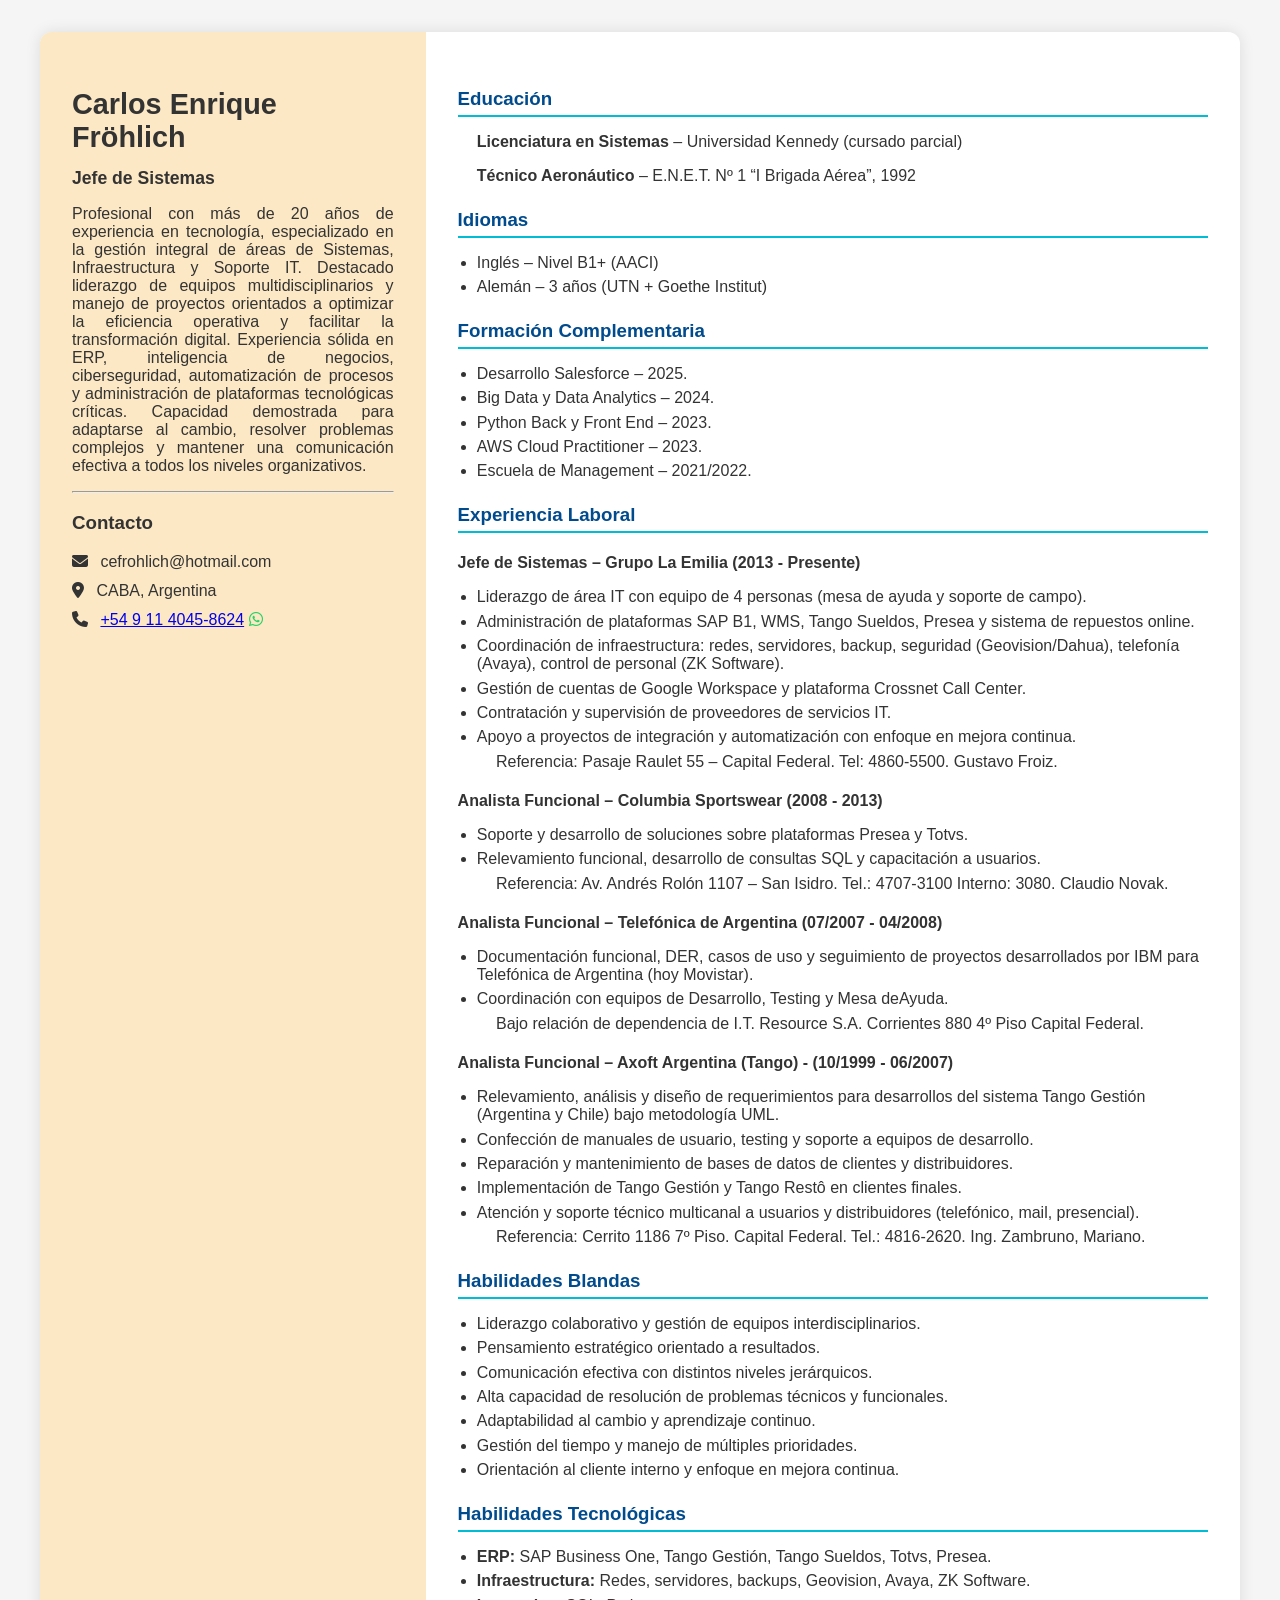
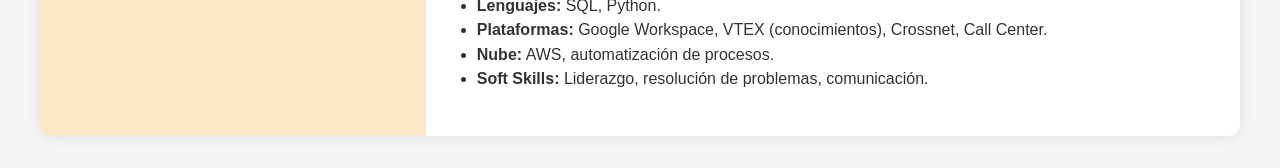
==== index.html @ ff84aec8 "se agrega contador" ====
<!DOCTYPE html>
<html lang="es">
<head>
  <meta charset="UTF-8" />
  <meta name="viewport" content="width=device-width, initial-scale=1.0" />
  <title>Carlos Fröhlich | CV</title>
  <link rel="stylesheet" href="style.css" />
  <link rel="stylesheet" href="https://cdnjs.cloudflare.com/ajax/libs/font-awesome/6.4.0/css/all.min.css" />
  <link rel="icon" type="image/png" href="icono-cv.png" />
</head>
<body>
  <div class="cv-container">
    <aside class="sidebar">
      <h1>Carlos Enrique Fröhlich</h1>
      <h2><strong>Jefe de Sistemas</strong></h2>
      <p style="text-align: justify;">Profesional con más de 20 años de experiencia en tecnología,
         especializado en la gestión integral de áreas de Sistemas,
         Infraestructura y Soporte IT. Destacado liderazgo de equipos
         multidisciplinarios y manejo de proyectos orientados a optimizar
         la eficiencia operativa y facilitar la transformación digital. Experiencia
         sólida en ERP, inteligencia de negocios, ciberseguridad,
         automatización de procesos y administración de plataformas
         tecnológicas críticas. Capacidad demostrada para adaptarse al
         cambio, resolver problemas complejos y mantener una
         comunicación efectiva a todos los niveles organizativos.</p>
      <hr />
      <h3>Contacto</h3>
      <ul>
        <li><i class="fas fa-envelope"></i> cefrohlich@hotmail.com</li>
        <li><i class="fas fa-map-marker-alt"></i> CABA, Argentina</li>
        <li>
          <i class="fas fa-phone"></i>
          <a href="https://wa.me/5491140458624" target="_blank">+54 9 11 4045-8624</a>
          <i class="fab fa-whatsapp" style="color:#25D366;"></i>
        </li>
      </ul>
    </aside>

    <main class="content">
      <section>
      <h3>Educación</h3>
       <ul>
        <p><strong>Licenciatura en Sistemas</strong> – Universidad Kennedy (cursado parcial)</p>
        <p><strong>Técnico Aeronáutico</strong> – E.N.E.T. Nº 1 “I Brigada Aérea”, 1992</p>
      </ul>
      </section>

      <section>
        <h3>Idiomas</h3>
        <ul>
          <li>Inglés – Nivel B1+ (AACI)</li>
          <li>Alemán – 3 años (UTN + Goethe Institut)</li>
        </ul>
      </section>

      <section>
        <h3>Formación Complementaria</h3>
        <ul>
          <li>Desarrollo Salesforce – 2025.</li>
          <li>Big Data y Data Analytics – 2024.</li>
          <li>Python Back y Front End – 2023.</li>
          <li>AWS Cloud Practitioner – 2023.</li>
          <li>Escuela de Management – 2021/2022.</li>
        </ul>
      </section>

      <section>
        <h3>Experiencia Laboral</h3>
        <article>
          <h4>Jefe de Sistemas – Grupo La Emilia (2013 - Presente)</h4>
          <ul>
            <li>Liderazgo de área IT con equipo de 4 personas (mesa de ayuda y soporte de campo).</li>
            <li>Administración de plataformas SAP B1, WMS, Tango Sueldos, Presea y sistema de repuestos online.</li>
            <li>Coordinación de infraestructura: redes, servidores, backup, seguridad (Geovision/Dahua), telefonía (Avaya), control de personal (ZK Software).</li>
            <li>Gestión de cuentas de Google Workspace y plataforma Crossnet Call Center.</li>
            <li>Contratación y supervisión de proveedores de servicios IT.</li>
            <li>Apoyo a proyectos de integración y automatización con enfoque en mejora continua.</li>
            <ul>Referencia: Pasaje Raulet 55 – Capital Federal. Tel: 4860-5500. Gustavo Froiz.</ul>
          </ul>
        </article>

        <article>
          <h4>Analista Funcional – Columbia Sportswear (2008 - 2013)</h4>
          <ul>
            <li>Soporte y desarrollo de soluciones sobre plataformas Presea y Totvs.</li>
            <li>Relevamiento funcional, desarrollo de consultas SQL y capacitación a usuarios.</li>
            <ul>Referencia: Av. Andrés Rolón 1107 – San Isidro. Tel.: 4707-3100 Interno: 3080. Claudio Novak.</ul>
          </ul>
        </article>

        <article>
          <h4>Analista Funcional – Telefónica de Argentina (07/2007 - 04/2008)</h4>
          <ul>
            <li>Documentación funcional, DER, casos de uso y seguimiento de proyectos desarrollados por IBM para Telefónica de Argentina (hoy Movistar).</li>
            <li>Coordinación con equipos de Desarrollo, Testing y Mesa deAyuda.</li>
            <ul>Bajo relación de dependencia de I.T. Resource S.A. Corrientes 880 4º Piso Capital Federal.</ul>
          </ul>
        </article>

        <article>
          <h4>Analista Funcional – Axoft Argentina (Tango) - (10/1999 - 06/2007)</h4>
          <ul>
            <li>Relevamiento, análisis y diseño de requerimientos para desarrollos del sistema Tango Gestión (Argentina y Chile) bajo metodología UML.</li>
            <li>Confección de manuales de usuario, testing y soporte a equipos de desarrollo.</li>
            <li>Reparación y mantenimiento de bases de datos de clientes y distribuidores.</li>
            <li>Implementación de Tango Gestión y Tango Restô en clientes finales.</li>
            <li>Atención y soporte técnico multicanal a usuarios y distribuidores (telefónico, mail, presencial).</li>
            <ul>Referencia: Cerrito 1186 7º Piso. Capital Federal. Tel.: 4816-2620. Ing. Zambruno, Mariano.</ul>
          </ul>
        </article>
      </section>

      <section>
        <h3>Habilidades Blandas</h3>
        <ul>
          <li>Liderazgo colaborativo y gestión de equipos interdisciplinarios.</li>
          <li>Pensamiento estratégico orientado a resultados.</li>
          <li>Comunicación efectiva con distintos niveles jerárquicos.</li>
          <li>Alta capacidad de resolución de problemas técnicos y funcionales.</li>
          <li>Adaptabilidad al cambio y aprendizaje continuo.</li>
          <li>Gestión del tiempo y manejo de múltiples prioridades.</li>
          <li>Orientación al cliente interno y enfoque en mejora continua.</li>
        </ul>
        
        <h3>Habilidades Tecnológicas</h3>
          <ul>
          <li><strong>ERP:</strong> SAP Business One, Tango Gestión, Tango Sueldos, Totvs, Presea.</li>
          <li><strong>Infraestructura:</strong> Redes, servidores, backups, Geovision, Avaya, ZK Software.</li>
          <li><strong>Lenguajes:</strong> SQL, Python.</li>
          <li><strong>Plataformas:</strong> Google Workspace, VTEX (conocimientos), Crossnet, Call Center.</li>
          <li><strong>Nube:</strong> AWS, automatización de procesos.</li>
          <li><strong>Soft Skills:</strong> Liderazgo, resolución de problemas, comunicación.</li>
        </ul>
      </section>
    </main>
  </div>

<script>
  fetch("contador.php");
</script>


</body>
</html>
---- style.css ----
body {
  font-family: 'Segoe UI', sans-serif;
  margin: 0;
  padding: 0;
  background: #f5f5f5;
  color: #333;
}

.cv-container {
  display: flex;
  max-width: 1200px;
  margin: 2rem auto;
  border-radius: 12px;
  overflow: hidden;
  box-shadow: 0 0 15px rgba(0,0,0,0.1);
}

.sidebar {
  background: #fce8c4;
  padding: 2rem;
  width: 30%;
}

.sidebar h1 {
  font-size: 1.8rem;
  margin-bottom: 0.2rem;
}

.sidebar h2 {
  font-size: 1.1rem;
  font-weight: normal;
  margin-bottom: 1rem;
}

.sidebar ul {
  list-style: none;
  padding: 0;
}

.sidebar ul li {
  margin-bottom: 0.7rem;
}

.sidebar i {
  margin-right: 0.5rem;
}

.content {
  background: #fff;
  padding: 2rem;
  width: 70%;
}

.content h3 {
  margin-top: 1.5rem;
  color: #004b8d;
  border-bottom: 2px solid #00bcd4; /* línea celeste */
  padding-bottom: 0.3rem;           /* separación entre el texto y la línea */
  margin-bottom: 1rem;              /* separación entre la línea y el contenido */
}
.content h4 {
  margin-bottom: 0.2rem;
}

.content ul {
  padding-left: 1.2rem;
  margin-bottom: 1rem;
}

.content ul li {
  margin-bottom: 0.4rem;
}

@media screen and (max-width: 768px) {
  .cv-container {
    flex-direction: column;
  }
  .sidebar, .content {
    width: 100%;
  }



}
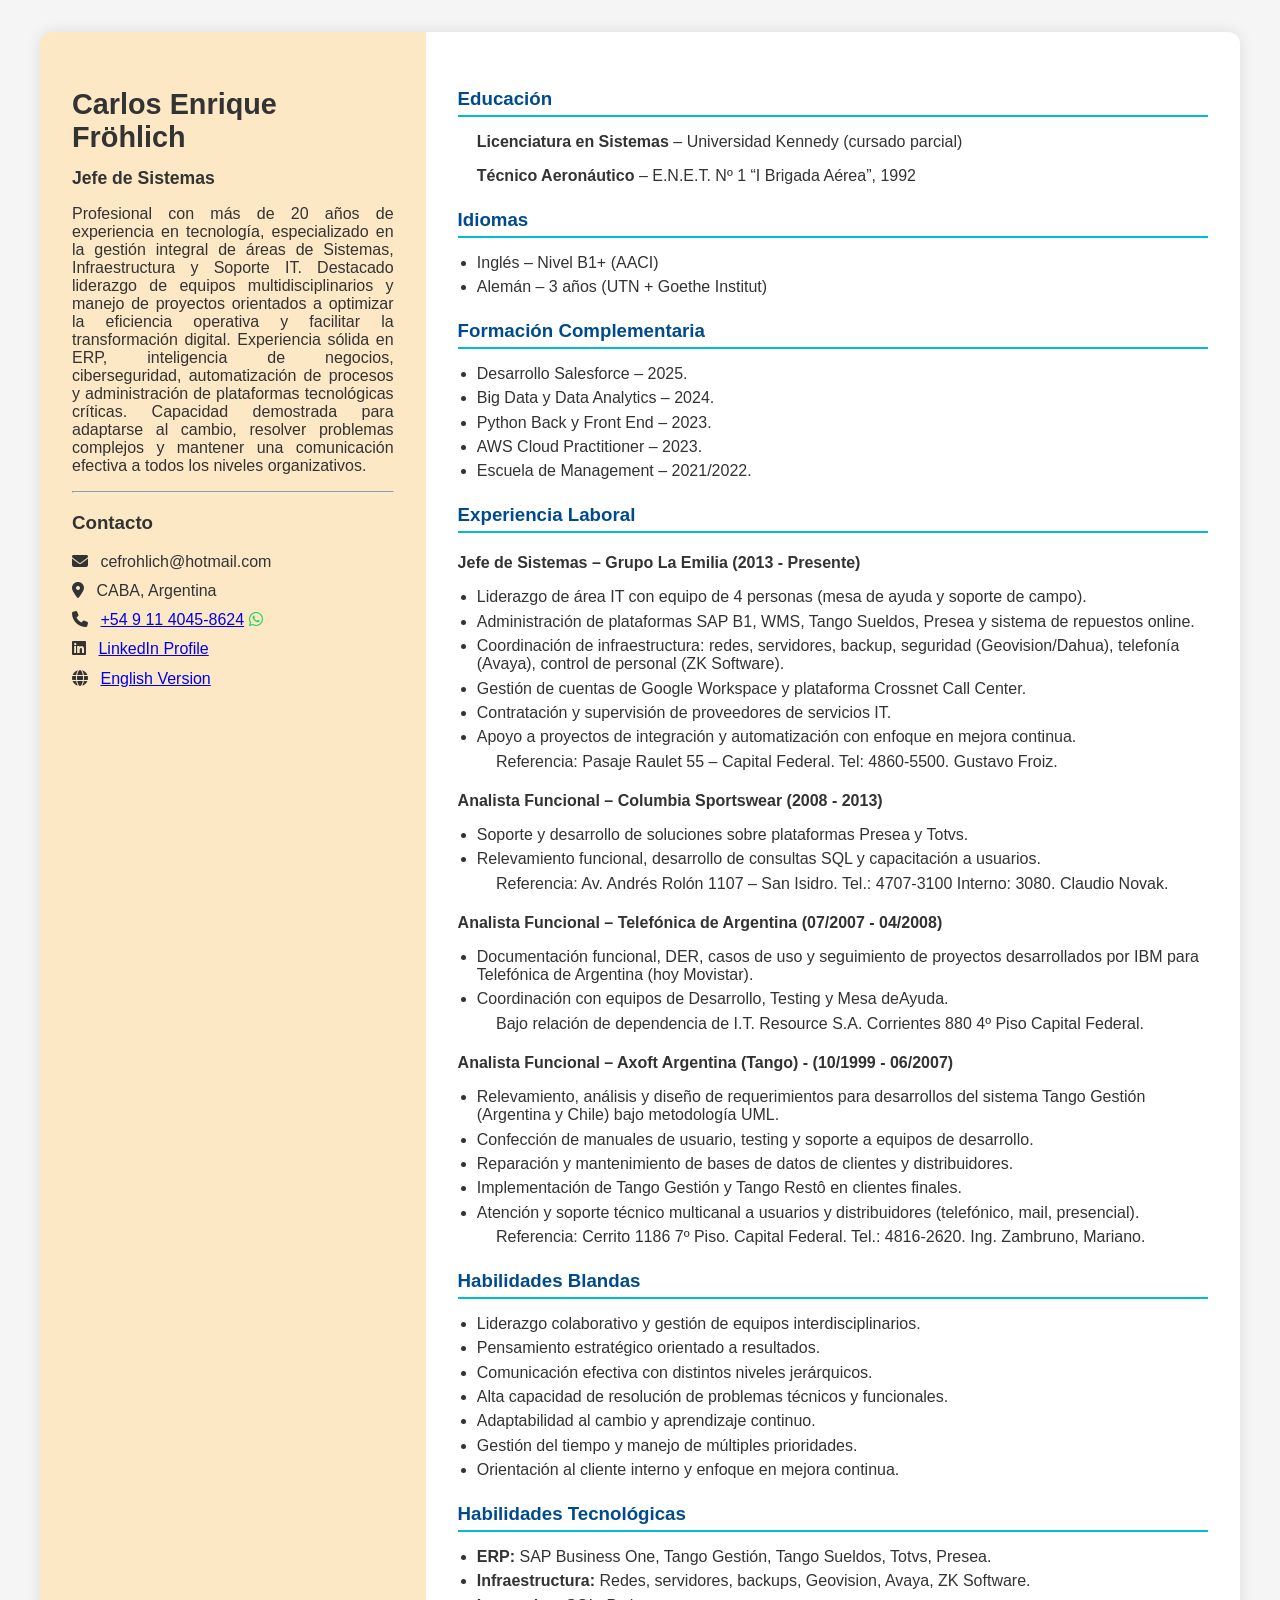
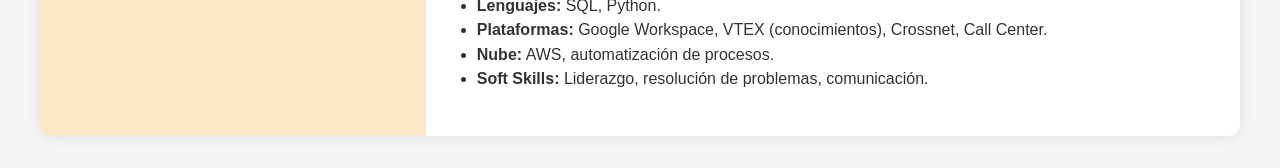
==== commit af6e5b76: "Se sube version en ingles" ====
--- a/index.html
+++ b/index.html
@@ -33,6 +33,15 @@
           <a href="https://wa.me/5491140458624" target="_blank">+54 9 11 4045-8624</a>
           <i class="fab fa-whatsapp" style="color:#25D366;"></i>
         </li>
+        <li>
+          <i class="fab fa-linkedin"></i>
+          <a href="https://www.linkedin.com/in/carlos-fröhlich-32544014" target="_blank">LinkedIn Profile</a>
+        </li>
+        <li>
+          <i class="fas fa-globe"></i>
+          <a href="cv-english.html" target="_blank">English Version</a>
+        </li>
+
       </ul>
     </aside>
 
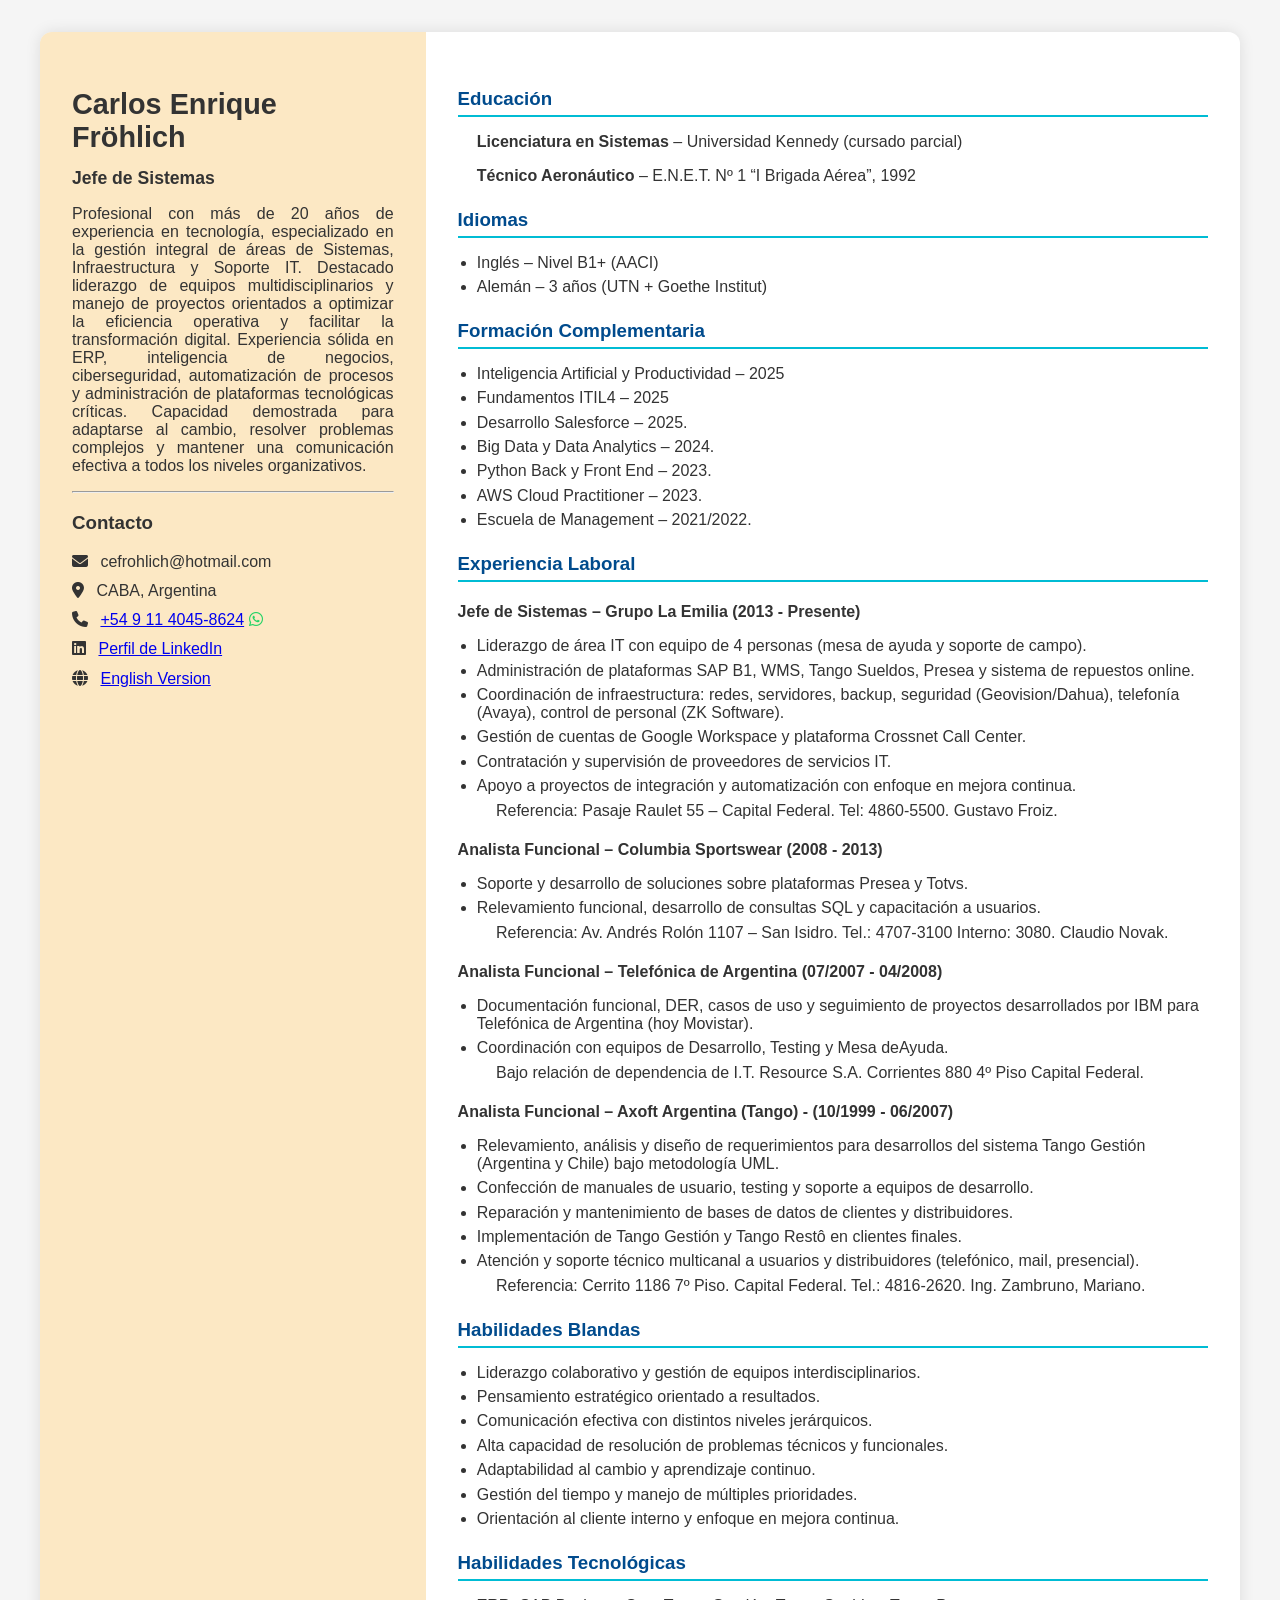
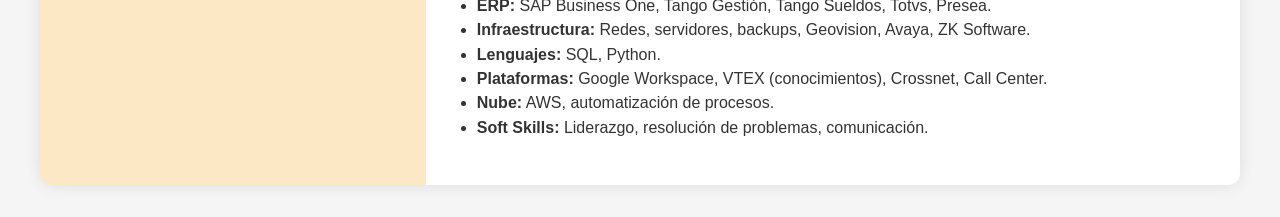
==== commit 2bf11828: "Actualizo cusos" ====
--- a/index.html
+++ b/index.html
@@ -35,7 +35,7 @@
         </li>
         <li>
           <i class="fab fa-linkedin"></i>
-          <a href="https://www.linkedin.com/in/carlos-fröhlich-32544014" target="_blank">LinkedIn Profile</a>
+          <a href="https://www.linkedin.com/in/carlos-fröhlich-32544014" target="_blank">Perfil de LinkedIn</a>
         </li>
         <li>
           <i class="fas fa-globe"></i>
@@ -65,6 +65,8 @@
       <section>
         <h3>Formación Complementaria</h3>
         <ul>
+          <li>Inteligencia Artificial y Productividad – 2025 </li>
+          <li>Fundamentos ITIL4 – 2025</li>
           <li>Desarrollo Salesforce – 2025.</li>
           <li>Big Data y Data Analytics – 2024.</li>
           <li>Python Back y Front End – 2023.</li>
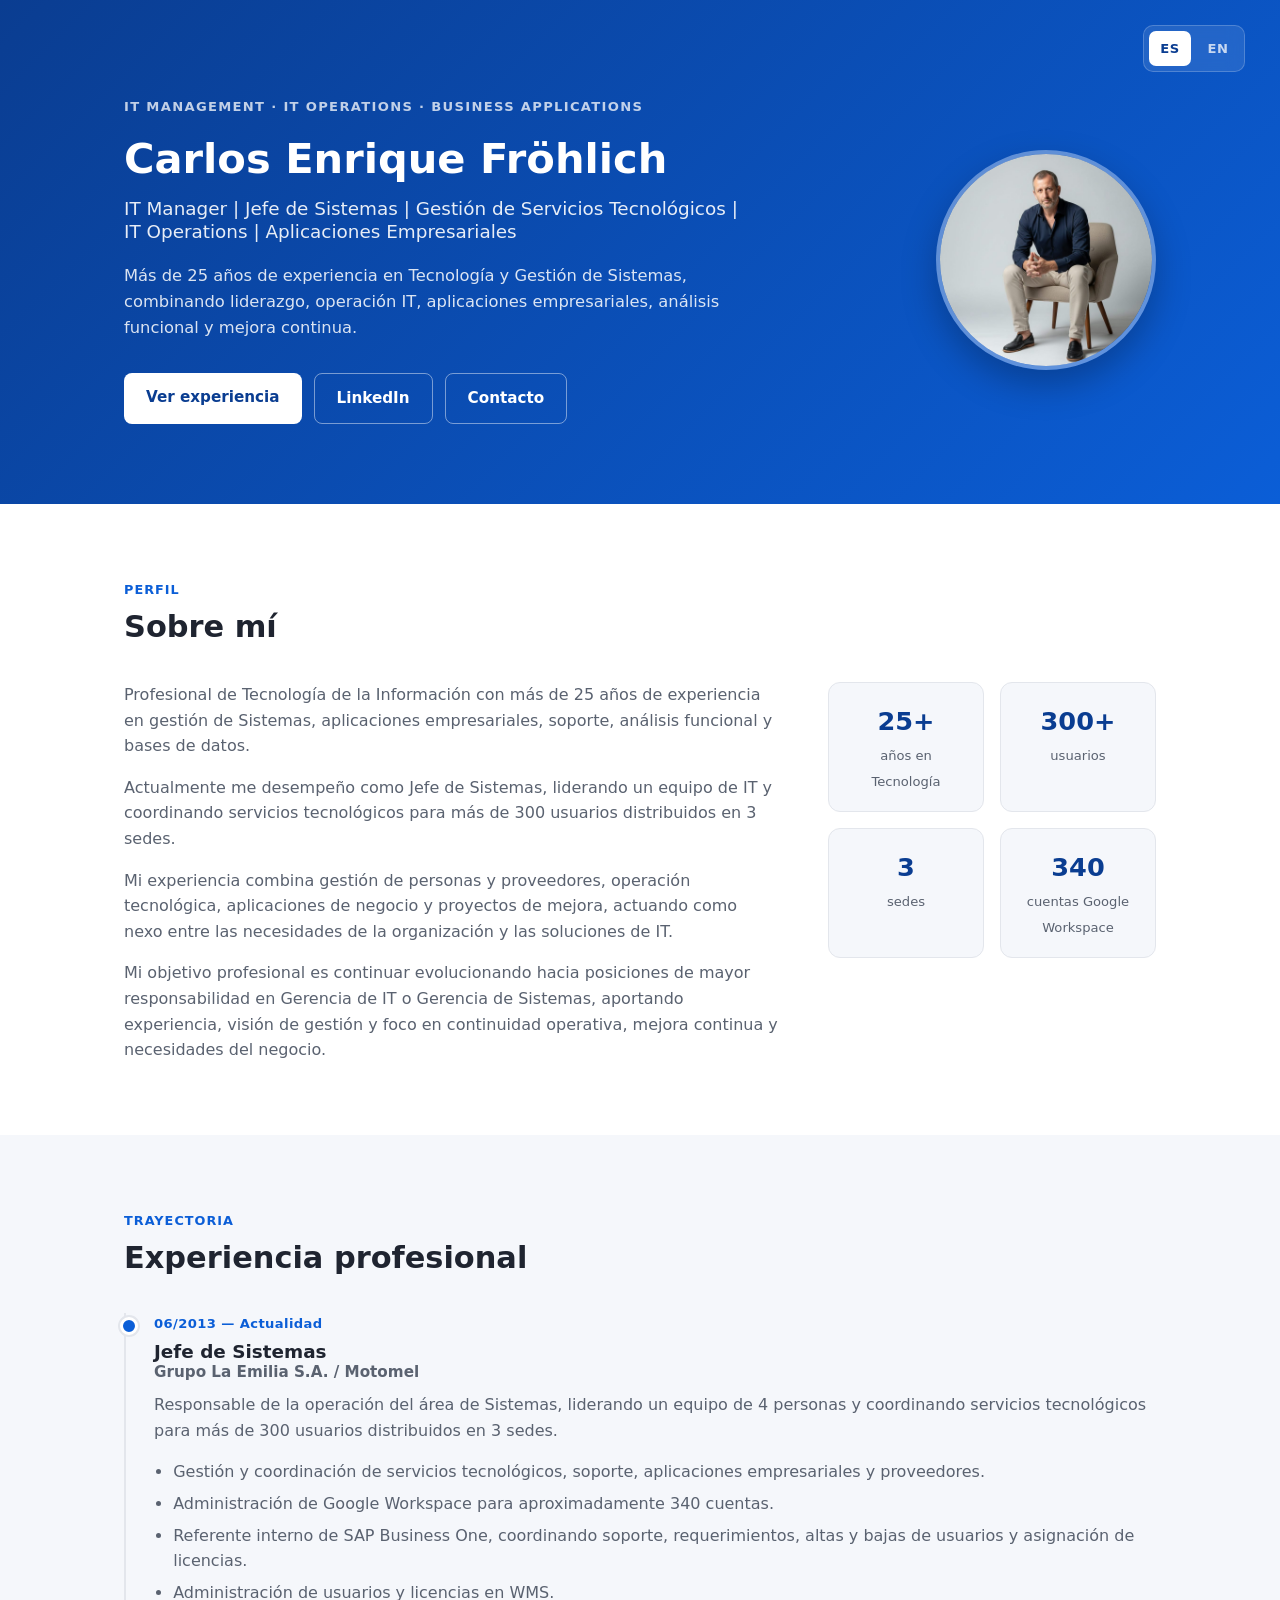
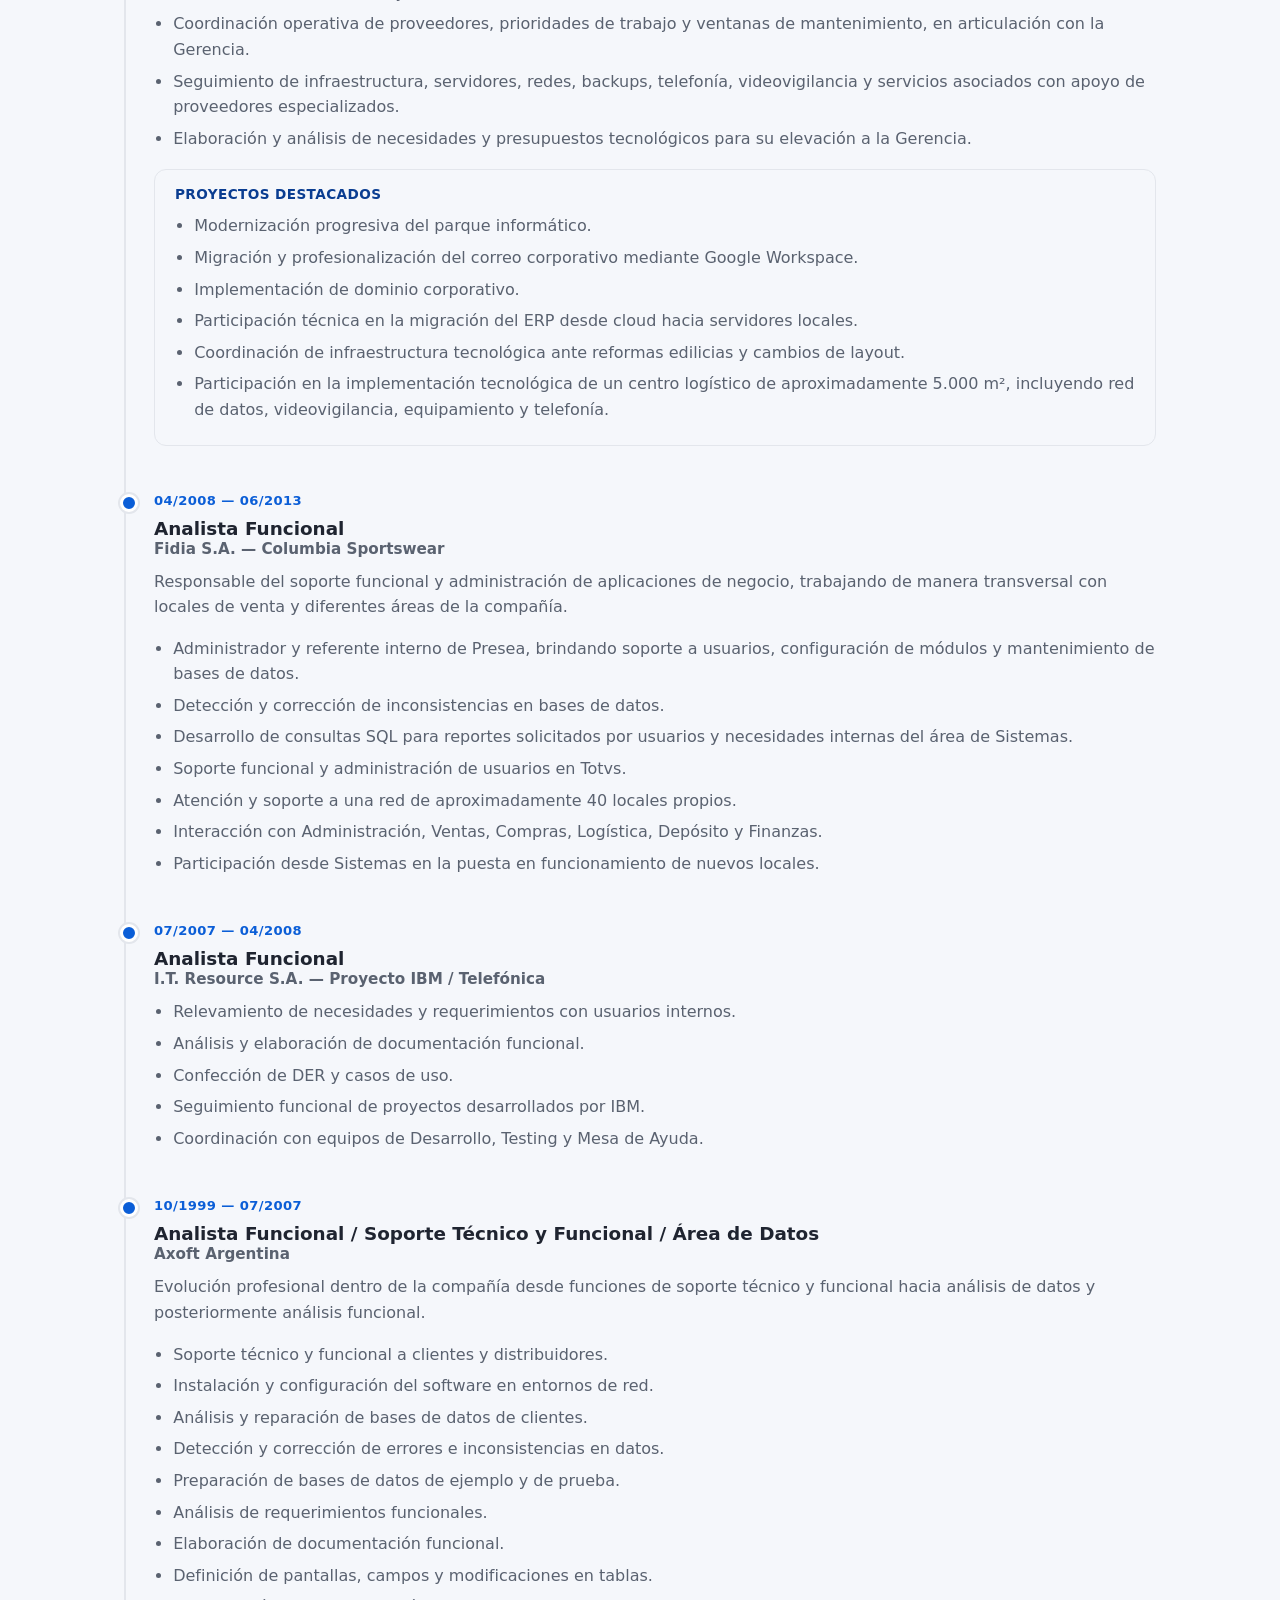
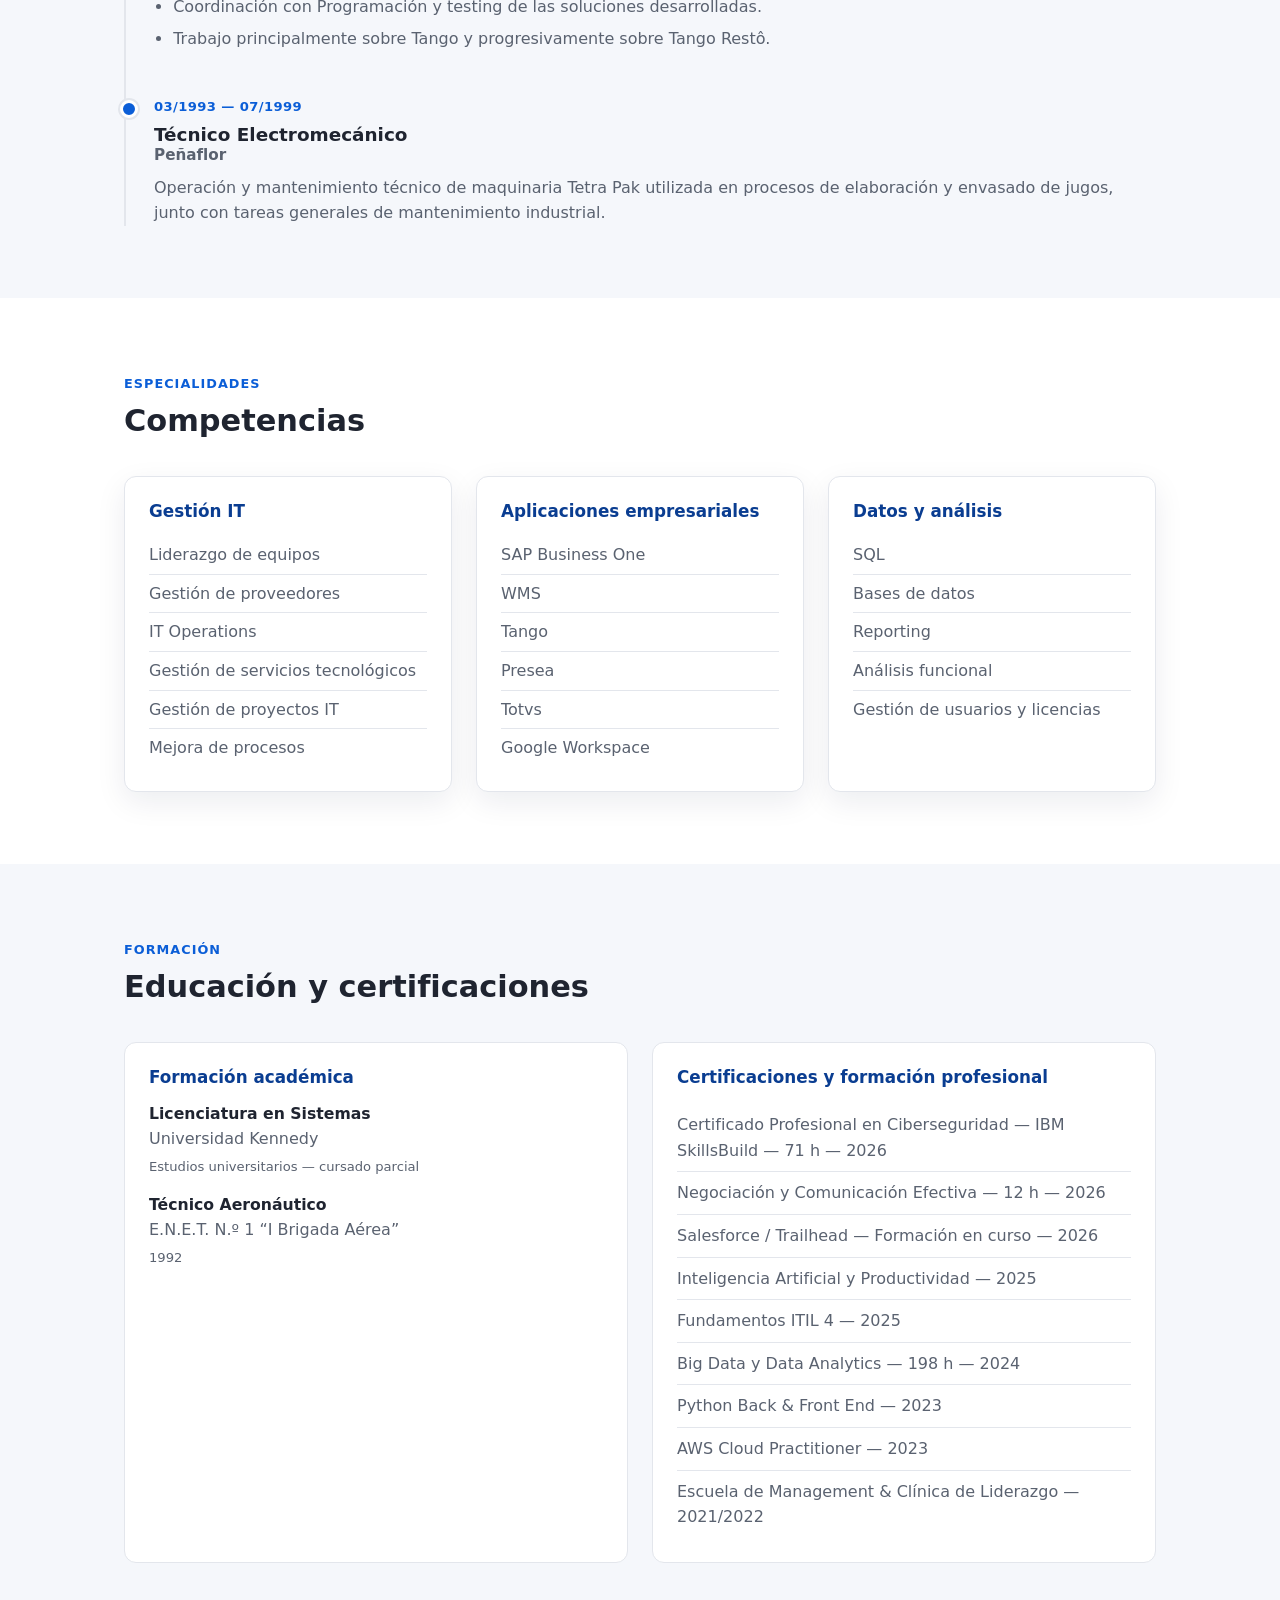
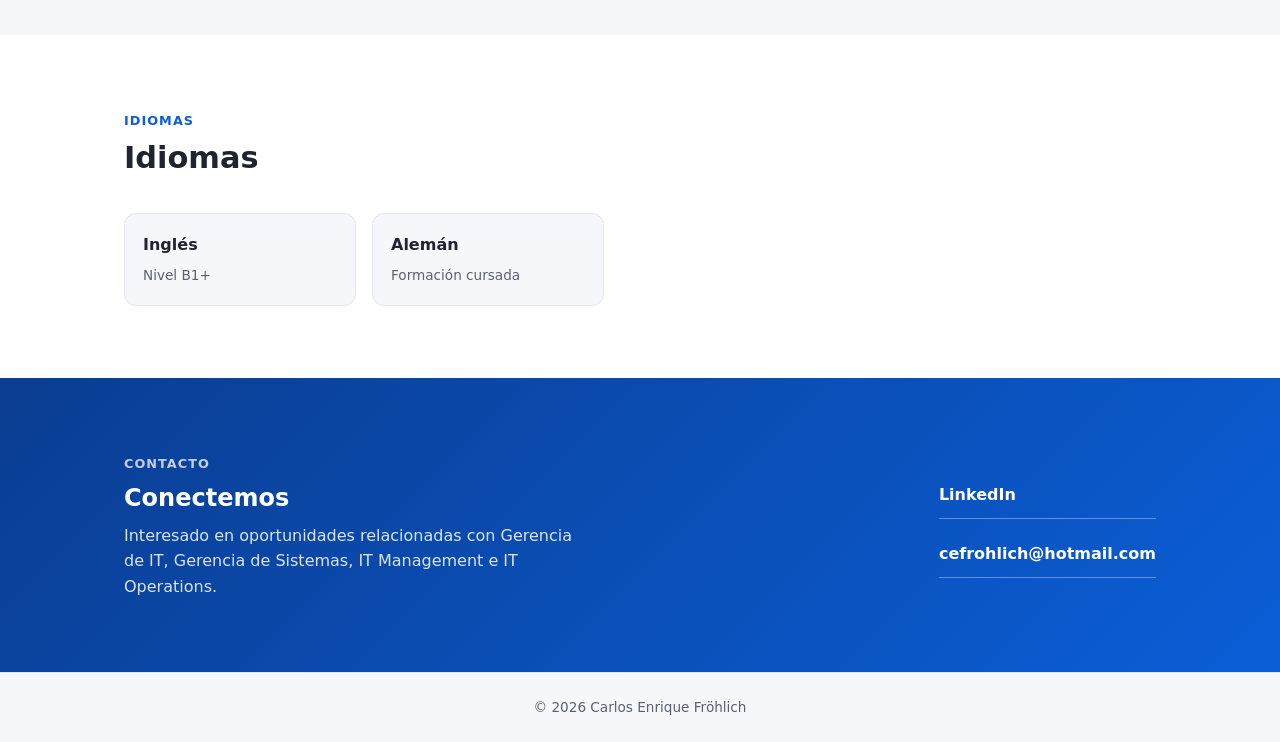
==== commit aa5016da: "Rediseño del sitio: nuevo layout, versión en inglés y foto de perfil Reconstruye style.css con estil" ====
--- a/index.html
+++ b/index.html
@@ -3,153 +3,655 @@
 <head>
   <meta charset="UTF-8" />
   <meta name="viewport" content="width=device-width, initial-scale=1.0" />
-  <title>Carlos Fröhlich | CV</title>
+
+  <title>Carlos Enrique Fröhlich | IT Manager</title>
+
+  <meta
+    name="description"
+    content="Carlos Enrique Fröhlich - IT Manager, Jefe de Sistemas, Gestión de Servicios Tecnológicos, IT Operations y Aplicaciones Empresariales."
+  />
+
   <link rel="stylesheet" href="style.css" />
-  <link rel="stylesheet" href="https://cdnjs.cloudflare.com/ajax/libs/font-awesome/6.4.0/css/all.min.css" />
-  <link rel="icon" type="image/png" href="icono-cv.png" />
 </head>
+
 <body>
-  <div class="cv-container">
-    <aside class="sidebar">
-      <h1>Carlos Enrique Fröhlich</h1>
-      <h2><strong>Jefe de Sistemas</strong></h2>
-      <p style="text-align: justify;">Profesional con más de 20 años de experiencia en tecnología,
-         especializado en la gestión integral de áreas de Sistemas,
-         Infraestructura y Soporte IT. Destacado liderazgo de equipos
-         multidisciplinarios y manejo de proyectos orientados a optimizar
-         la eficiencia operativa y facilitar la transformación digital. Experiencia
-         sólida en ERP, inteligencia de negocios, ciberseguridad,
-         automatización de procesos y administración de plataformas
-         tecnológicas críticas. Capacidad demostrada para adaptarse al
-         cambio, resolver problemas complejos y mantener una
-         comunicación efectiva a todos los niveles organizativos.</p>
-      <hr />
-      <h3>Contacto</h3>
-      <ul>
-        <li><i class="fas fa-envelope"></i> cefrohlich@hotmail.com</li>
-        <li><i class="fas fa-map-marker-alt"></i> CABA, Argentina</li>
-        <li>
-          <i class="fas fa-phone"></i>
-          <a href="https://wa.me/5491140458624" target="_blank">+54 9 11 4045-8624</a>
-          <i class="fab fa-whatsapp" style="color:#25D366;"></i>
-        </li>
-        <li>
-          <i class="fab fa-linkedin"></i>
-          <a href="https://www.linkedin.com/in/carlos-fröhlich-32544014" target="_blank">Perfil de LinkedIn</a>
-        </li>
-        <li>
-          <i class="fas fa-globe"></i>
-          <a href="cv-english.html" target="_blank">English Version</a>
-        </li>
-
-      </ul>
-    </aside>
-
-    <main class="content">
-      <section>
-      <h3>Educación</h3>
-       <ul>
-        <p><strong>Licenciatura en Sistemas</strong> – Universidad Kennedy (cursado parcial)</p>
-        <p><strong>Técnico Aeronáutico</strong> – E.N.E.T. Nº 1 “I Brigada Aérea”, 1992</p>
-      </ul>
-      </section>
-
-      <section>
-        <h3>Idiomas</h3>
-        <ul>
-          <li>Inglés – Nivel B1+ (AACI)</li>
-          <li>Alemán – 3 años (UTN + Goethe Institut)</li>
-        </ul>
-      </section>
-
-      <section>
-        <h3>Formación Complementaria</h3>
-        <ul>
-          <li>Inteligencia Artificial y Productividad – 2025 </li>
-          <li>Fundamentos ITIL4 – 2025</li>
-          <li>Desarrollo Salesforce – 2025.</li>
-          <li>Big Data y Data Analytics – 2024.</li>
-          <li>Python Back y Front End – 2023.</li>
-          <li>AWS Cloud Practitioner – 2023.</li>
-          <li>Escuela de Management – 2021/2022.</li>
-        </ul>
-      </section>
-
-      <section>
-        <h3>Experiencia Laboral</h3>
-        <article>
-          <h4>Jefe de Sistemas – Grupo La Emilia (2013 - Presente)</h4>
-          <ul>
-            <li>Liderazgo de área IT con equipo de 4 personas (mesa de ayuda y soporte de campo).</li>
-            <li>Administración de plataformas SAP B1, WMS, Tango Sueldos, Presea y sistema de repuestos online.</li>
-            <li>Coordinación de infraestructura: redes, servidores, backup, seguridad (Geovision/Dahua), telefonía (Avaya), control de personal (ZK Software).</li>
-            <li>Gestión de cuentas de Google Workspace y plataforma Crossnet Call Center.</li>
-            <li>Contratación y supervisión de proveedores de servicios IT.</li>
-            <li>Apoyo a proyectos de integración y automatización con enfoque en mejora continua.</li>
-            <ul>Referencia: Pasaje Raulet 55 – Capital Federal. Tel: 4860-5500. Gustavo Froiz.</ul>
-          </ul>
-        </article>
-
-        <article>
-          <h4>Analista Funcional – Columbia Sportswear (2008 - 2013)</h4>
-          <ul>
-            <li>Soporte y desarrollo de soluciones sobre plataformas Presea y Totvs.</li>
-            <li>Relevamiento funcional, desarrollo de consultas SQL y capacitación a usuarios.</li>
-            <ul>Referencia: Av. Andrés Rolón 1107 – San Isidro. Tel.: 4707-3100 Interno: 3080. Claudio Novak.</ul>
-          </ul>
-        </article>
-
-        <article>
-          <h4>Analista Funcional – Telefónica de Argentina (07/2007 - 04/2008)</h4>
-          <ul>
-            <li>Documentación funcional, DER, casos de uso y seguimiento de proyectos desarrollados por IBM para Telefónica de Argentina (hoy Movistar).</li>
-            <li>Coordinación con equipos de Desarrollo, Testing y Mesa deAyuda.</li>
-            <ul>Bajo relación de dependencia de I.T. Resource S.A. Corrientes 880 4º Piso Capital Federal.</ul>
-          </ul>
-        </article>
-
-        <article>
-          <h4>Analista Funcional – Axoft Argentina (Tango) - (10/1999 - 06/2007)</h4>
-          <ul>
-            <li>Relevamiento, análisis y diseño de requerimientos para desarrollos del sistema Tango Gestión (Argentina y Chile) bajo metodología UML.</li>
-            <li>Confección de manuales de usuario, testing y soporte a equipos de desarrollo.</li>
-            <li>Reparación y mantenimiento de bases de datos de clientes y distribuidores.</li>
-            <li>Implementación de Tango Gestión y Tango Restô en clientes finales.</li>
-            <li>Atención y soporte técnico multicanal a usuarios y distribuidores (telefónico, mail, presencial).</li>
-            <ul>Referencia: Cerrito 1186 7º Piso. Capital Federal. Tel.: 4816-2620. Ing. Zambruno, Mariano.</ul>
-          </ul>
-        </article>
-      </section>
-
-      <section>
-        <h3>Habilidades Blandas</h3>
-        <ul>
-          <li>Liderazgo colaborativo y gestión de equipos interdisciplinarios.</li>
-          <li>Pensamiento estratégico orientado a resultados.</li>
-          <li>Comunicación efectiva con distintos niveles jerárquicos.</li>
-          <li>Alta capacidad de resolución de problemas técnicos y funcionales.</li>
-          <li>Adaptabilidad al cambio y aprendizaje continuo.</li>
-          <li>Gestión del tiempo y manejo de múltiples prioridades.</li>
-          <li>Orientación al cliente interno y enfoque en mejora continua.</li>
-        </ul>
-        
-        <h3>Habilidades Tecnológicas</h3>
-          <ul>
-          <li><strong>ERP:</strong> SAP Business One, Tango Gestión, Tango Sueldos, Totvs, Presea.</li>
-          <li><strong>Infraestructura:</strong> Redes, servidores, backups, Geovision, Avaya, ZK Software.</li>
-          <li><strong>Lenguajes:</strong> SQL, Python.</li>
-          <li><strong>Plataformas:</strong> Google Workspace, VTEX (conocimientos), Crossnet, Call Center.</li>
-          <li><strong>Nube:</strong> AWS, automatización de procesos.</li>
-          <li><strong>Soft Skills:</strong> Liderazgo, resolución de problemas, comunicación.</li>
-        </ul>
-      </section>
-    </main>
+
+  <!-- Selector de idioma -->
+  <div class="language-switcher">
+    <a href="index.html" class="lang-btn active" aria-label="Versión en español">
+      ES
+    </a>
+    <a href="index-en.html" class="lang-btn" aria-label="English version">
+      EN
+    </a>
   </div>
 
-<script>
-  fetch("contador.php");
-</script>
-
+  <header class="hero">
+    <div class="container hero-content">
+
+      <div class="hero-text">
+        <p class="eyebrow">
+          IT MANAGEMENT · IT OPERATIONS · BUSINESS APPLICATIONS
+        </p>
+
+        <h1>Carlos Enrique Fröhlich</h1>
+
+        <h2>
+          IT Manager | Jefe de Sistemas | Gestión de Servicios Tecnológicos |
+          IT Operations | Aplicaciones Empresariales
+        </h2>
+
+        <p class="hero-description">
+          Más de 25 años de experiencia en Tecnología y Gestión de Sistemas,
+          combinando liderazgo, operación IT, aplicaciones empresariales,
+          análisis funcional y mejora continua.
+        </p>
+
+        <div class="hero-actions">
+          <a href="#experiencia" class="btn btn-primary">
+            Ver experiencia
+          </a>
+
+          <a
+            href="https://www.linkedin.com/in/carlos-fr%C3%B6hlich-32544014/"
+            target="_blank"
+            rel="noopener noreferrer"
+            class="btn btn-secondary"
+          >
+            LinkedIn
+          </a>
+
+          <a href="#contacto" class="btn btn-secondary">
+            Contacto
+          </a>
+        </div>
+      </div>
+
+      <div class="hero-photo">
+        <img src="carlos-frohlich.jpg" alt="Carlos Enrique Fröhlich" />
+      </div>
+
+    </div>
+  </header>
+
+  <main>
+
+    <!-- SOBRE MI -->
+
+    <section id="sobre-mi" class="section">
+      <div class="container">
+
+        <div class="section-header">
+          <span class="section-label">Perfil</span>
+          <h2>Sobre mí</h2>
+        </div>
+
+        <div class="about-grid">
+
+          <div class="about-text">
+
+            <p>
+              Profesional de Tecnología de la Información con más de 25 años
+              de experiencia en gestión de Sistemas, aplicaciones empresariales,
+              soporte, análisis funcional y bases de datos.
+            </p>
+
+            <p>
+              Actualmente me desempeño como Jefe de Sistemas, liderando un
+              equipo de IT y coordinando servicios tecnológicos para más de
+              300 usuarios distribuidos en 3 sedes.
+            </p>
+
+            <p>
+              Mi experiencia combina gestión de personas y proveedores,
+              operación tecnológica, aplicaciones de negocio y proyectos de
+              mejora, actuando como nexo entre las necesidades de la
+              organización y las soluciones de IT.
+            </p>
+
+            <p>
+              Mi objetivo profesional es continuar evolucionando hacia
+              posiciones de mayor responsabilidad en Gerencia de IT o Gerencia
+              de Sistemas, aportando experiencia, visión de gestión y foco en
+              continuidad operativa, mejora continua y necesidades del negocio.
+            </p>
+
+          </div>
+
+          <aside class="profile-summary">
+
+            <div class="stat">
+              <strong>25+</strong>
+              <span>años en Tecnología</span>
+            </div>
+
+            <div class="stat">
+              <strong>300+</strong>
+              <span>usuarios</span>
+            </div>
+
+            <div class="stat">
+              <strong>3</strong>
+              <span>sedes</span>
+            </div>
+
+            <div class="stat">
+              <strong>340</strong>
+              <span>cuentas Google Workspace</span>
+            </div>
+
+          </aside>
+
+        </div>
+      </div>
+    </section>
+
+    <!-- EXPERIENCIA -->
+
+    <section id="experiencia" class="section section-alt">
+      <div class="container">
+
+        <div class="section-header">
+          <span class="section-label">Trayectoria</span>
+          <h2>Experiencia profesional</h2>
+        </div>
+
+        <div class="timeline">
+
+          <!-- LA EMILIA -->
+
+          <article class="timeline-item">
+            <div class="timeline-date">
+              06/2013 — Actualidad
+            </div>
+
+            <div class="timeline-content">
+
+              <h3>Jefe de Sistemas</h3>
+              <h4>Grupo La Emilia S.A. / Motomel</h4>
+
+              <p>
+                Responsable de la operación del área de Sistemas, liderando un
+                equipo de 4 personas y coordinando servicios tecnológicos para
+                más de 300 usuarios distribuidos en 3 sedes.
+              </p>
+
+              <ul>
+                <li>
+                  Gestión y coordinación de servicios tecnológicos, soporte,
+                  aplicaciones empresariales y proveedores.
+                </li>
+
+                <li>
+                  Administración de Google Workspace para aproximadamente
+                  340 cuentas.
+                </li>
+
+                <li>
+                  Referente interno de SAP Business One, coordinando soporte,
+                  requerimientos, altas y bajas de usuarios y asignación de
+                  licencias.
+                </li>
+
+                <li>
+                  Administración de usuarios y licencias en WMS.
+                </li>
+
+                <li>
+                  Coordinación operativa de proveedores, prioridades de trabajo
+                  y ventanas de mantenimiento, en articulación con la Gerencia.
+                </li>
+
+                <li>
+                  Seguimiento de infraestructura, servidores, redes, backups,
+                  telefonía, videovigilancia y servicios asociados con apoyo de
+                  proveedores especializados.
+                </li>
+
+                <li>
+                  Elaboración y análisis de necesidades y presupuestos
+                  tecnológicos para su elevación a la Gerencia.
+                </li>
+              </ul>
+
+              <div class="project-box">
+                <h5>Proyectos destacados</h5>
+
+                <ul>
+                  <li>
+                    Modernización progresiva del parque informático.
+                  </li>
+
+                  <li>
+                    Migración y profesionalización del correo corporativo
+                    mediante Google Workspace.
+                  </li>
+
+                  <li>
+                    Implementación de dominio corporativo.
+                  </li>
+
+                  <li>
+                    Participación técnica en la migración del ERP desde cloud
+                    hacia servidores locales.
+                  </li>
+
+                  <li>
+                    Coordinación de infraestructura tecnológica ante reformas
+                    edilicias y cambios de layout.
+                  </li>
+
+                  <li>
+                    Participación en la implementación tecnológica de un centro
+                    logístico de aproximadamente 5.000 m², incluyendo red de
+                    datos, videovigilancia, equipamiento y telefonía.
+                  </li>
+                </ul>
+              </div>
+
+            </div>
+          </article>
+
+          <!-- FIDIA -->
+
+          <article class="timeline-item">
+
+            <div class="timeline-date">
+              04/2008 — 06/2013
+            </div>
+
+            <div class="timeline-content">
+
+              <h3>Analista Funcional</h3>
+              <h4>Fidia S.A. — Columbia Sportswear</h4>
+
+              <p>
+                Responsable del soporte funcional y administración de
+                aplicaciones de negocio, trabajando de manera transversal con
+                locales de venta y diferentes áreas de la compañía.
+              </p>
+
+              <ul>
+                <li>
+                  Administrador y referente interno de Presea, brindando soporte
+                  a usuarios, configuración de módulos y mantenimiento de bases
+                  de datos.
+                </li>
+
+                <li>
+                  Detección y corrección de inconsistencias en bases de datos.
+                </li>
+
+                <li>
+                  Desarrollo de consultas SQL para reportes solicitados por
+                  usuarios y necesidades internas del área de Sistemas.
+                </li>
+
+                <li>
+                  Soporte funcional y administración de usuarios en Totvs.
+                </li>
+
+                <li>
+                  Atención y soporte a una red de aproximadamente 40 locales
+                  propios.
+                </li>
+
+                <li>
+                  Interacción con Administración, Ventas, Compras, Logística,
+                  Depósito y Finanzas.
+                </li>
+
+                <li>
+                  Participación desde Sistemas en la puesta en funcionamiento
+                  de nuevos locales.
+                </li>
+              </ul>
+
+            </div>
+          </article>
+
+          <!-- ITR -->
+
+          <article class="timeline-item">
+
+            <div class="timeline-date">
+              07/2007 — 04/2008
+            </div>
+
+            <div class="timeline-content">
+
+              <h3>Analista Funcional</h3>
+
+              <h4>
+                I.T. Resource S.A. — Proyecto IBM / Telefónica
+              </h4>
+
+              <ul>
+                <li>
+                  Relevamiento de necesidades y requerimientos con usuarios
+                  internos.
+                </li>
+
+                <li>
+                  Análisis y elaboración de documentación funcional.
+                </li>
+
+                <li>
+                  Confección de DER y casos de uso.
+                </li>
+
+                <li>
+                  Seguimiento funcional de proyectos desarrollados por IBM.
+                </li>
+
+                <li>
+                  Coordinación con equipos de Desarrollo, Testing y Mesa de
+                  Ayuda.
+                </li>
+              </ul>
+
+            </div>
+          </article>
+
+          <!-- AXOFT -->
+
+          <article class="timeline-item">
+
+            <div class="timeline-date">
+              10/1999 — 07/2007
+            </div>
+
+            <div class="timeline-content">
+
+              <h3>
+                Analista Funcional / Soporte Técnico y Funcional / Área de Datos
+              </h3>
+
+              <h4>Axoft Argentina</h4>
+
+              <p>
+                Evolución profesional dentro de la compañía desde funciones de
+                soporte técnico y funcional hacia análisis de datos y
+                posteriormente análisis funcional.
+              </p>
+
+              <ul>
+                <li>
+                  Soporte técnico y funcional a clientes y distribuidores.
+                </li>
+
+                <li>
+                  Instalación y configuración del software en entornos de red.
+                </li>
+
+                <li>
+                  Análisis y reparación de bases de datos de clientes.
+                </li>
+
+                <li>
+                  Detección y corrección de errores e inconsistencias en datos.
+                </li>
+
+                <li>
+                  Preparación de bases de datos de ejemplo y de prueba.
+                </li>
+
+                <li>
+                  Análisis de requerimientos funcionales.
+                </li>
+
+                <li>
+                  Elaboración de documentación funcional.
+                </li>
+
+                <li>
+                  Definición de pantallas, campos y modificaciones en tablas.
+                </li>
+
+                <li>
+                  Coordinación con Programación y testing de las soluciones
+                  desarrolladas.
+                </li>
+
+                <li>
+                  Trabajo principalmente sobre Tango y progresivamente sobre
+                  Tango Restô.
+                </li>
+              </ul>
+
+            </div>
+          </article>
+
+          <!-- PEÑAFLOR -->
+
+          <article class="timeline-item">
+
+            <div class="timeline-date">
+              03/1993 — 07/1999
+            </div>
+
+            <div class="timeline-content">
+
+              <h3>Técnico Electromecánico</h3>
+              <h4>Peñaflor</h4>
+
+              <p>
+                Operación y mantenimiento técnico de maquinaria Tetra Pak
+                utilizada en procesos de elaboración y envasado de jugos,
+                junto con tareas generales de mantenimiento industrial.
+              </p>
+
+            </div>
+          </article>
+
+        </div>
+      </div>
+    </section>
+
+    <!-- COMPETENCIAS -->
+
+    <section id="competencias" class="section">
+      <div class="container">
+
+        <div class="section-header">
+          <span class="section-label">Especialidades</span>
+          <h2>Competencias</h2>
+        </div>
+
+        <div class="skills-grid">
+
+          <div class="skill-card">
+            <h3>Gestión IT</h3>
+
+            <ul>
+              <li>Liderazgo de equipos</li>
+              <li>Gestión de proveedores</li>
+              <li>IT Operations</li>
+              <li>Gestión de servicios tecnológicos</li>
+              <li>Gestión de proyectos IT</li>
+              <li>Mejora de procesos</li>
+            </ul>
+          </div>
+
+          <div class="skill-card">
+            <h3>Aplicaciones empresariales</h3>
+
+            <ul>
+              <li>SAP Business One</li>
+              <li>WMS</li>
+              <li>Tango</li>
+              <li>Presea</li>
+              <li>Totvs</li>
+              <li>Google Workspace</li>
+            </ul>
+          </div>
+
+          <div class="skill-card">
+            <h3>Datos y análisis</h3>
+
+            <ul>
+              <li>SQL</li>
+              <li>Bases de datos</li>
+              <li>Reporting</li>
+              <li>Análisis funcional</li>
+              <li>Gestión de usuarios y licencias</li>
+            </ul>
+          </div>
+
+        </div>
+      </div>
+    </section>
+
+    <!-- FORMACION -->
+
+    <section id="formacion" class="section section-alt">
+      <div class="container">
+
+        <div class="section-header">
+          <span class="section-label">Formación</span>
+          <h2>Educación y certificaciones</h2>
+        </div>
+
+        <div class="education-grid">
+
+          <div class="education-card">
+
+            <h3>Formación académica</h3>
+
+            <div class="education-item">
+              <h4>Licenciatura en Sistemas</h4>
+              <p>Universidad Kennedy</p>
+              <span>Estudios universitarios — cursado parcial</span>
+            </div>
+
+            <div class="education-item">
+              <h4>Técnico Aeronáutico</h4>
+              <p>E.N.E.T. N.º 1 “I Brigada Aérea”</p>
+              <span>1992</span>
+            </div>
+
+          </div>
+
+          <div class="education-card">
+
+            <h3>Certificaciones y formación profesional</h3>
+
+            <ul class="training-list">
+
+              <li>
+                Certificado Profesional en Ciberseguridad —
+                IBM SkillsBuild — 71 h — 2026
+              </li>
+
+              <li>
+                Negociación y Comunicación Efectiva — 12 h — 2026
+              </li>
+
+              <li>
+                Salesforce / Trailhead — Formación en curso — 2026
+              </li>
+
+              <li>
+                Inteligencia Artificial y Productividad — 2025
+              </li>
+
+              <li>
+                Fundamentos ITIL 4 — 2025
+              </li>
+
+              <li>
+                Big Data y Data Analytics — 198 h — 2024
+              </li>
+
+              <li>
+                Python Back & Front End — 2023
+              </li>
+
+              <li>
+                AWS Cloud Practitioner — 2023
+              </li>
+
+              <li>
+                Escuela de Management & Clínica de Liderazgo — 2021/2022
+              </li>
+
+            </ul>
+
+          </div>
+
+        </div>
+      </div>
+    </section>
+
+    <!-- IDIOMAS -->
+
+    <section id="idiomas" class="section">
+      <div class="container">
+
+        <div class="section-header">
+          <span class="section-label">Idiomas</span>
+          <h2>Idiomas</h2>
+        </div>
+
+        <div class="language-grid">
+
+          <div class="language-card">
+            <strong>Inglés</strong>
+            <span>Nivel B1+</span>
+          </div>
+
+          <div class="language-card">
+            <strong>Alemán</strong>
+            <span>Formación cursada</span>
+          </div>
+
+        </div>
+
+      </div>
+    </section>
+
+    <!-- CONTACTO -->
+
+    <section id="contacto" class="section contact-section">
+      <div class="container contact-content">
+
+        <div>
+          <span class="section-label">Contacto</span>
+
+          <h2>Conectemos</h2>
+
+          <p>
+            Interesado en oportunidades relacionadas con Gerencia de IT,
+            Gerencia de Sistemas, IT Management e IT Operations.
+          </p>
+        </div>
+
+        <div class="contact-links">
+
+          <a
+            href="https://www.linkedin.com/in/carlos-fr%C3%B6hlich-32544014/"
+            target="_blank"
+            rel="noopener noreferrer"
+          >
+            LinkedIn
+          </a>
+
+          <a href="mailto:cefrohlich@hotmail.com">
+            cefrohlich@hotmail.com
+          </a>
+
+        </div>
+
+      </div>
+    </section>
+
+  </main>
+
+  <footer class="footer">
+    <div class="container">
+      <p>© 2026 Carlos Enrique Fröhlich</p>
+    </div>
+  </footer>
 
 </body>
-</html>
+</html>
--- a/style.css
+++ b/style.css
@@ -1,84 +1,721 @@
+/* ============================
+   VARIABLES
+============================ */
+
+:root {
+  --primary: #0b5ed7;
+  --primary-dark: #0a3d91;
+  --primary-light: #e8f0fe;
+
+  --text: #1f2430;
+  --text-muted: #5a6270;
+
+  --bg: #ffffff;
+  --bg-alt: #f5f7fb;
+
+  --border: #e3e6ec;
+
+  --radius: 12px;
+
+  --shadow: 0 10px 30px rgba(10, 30, 70, 0.08);
+
+  --max-width: 1080px;
+}
+
+/* ============================
+   RESET / BASE
+============================ */
+
+* {
+  box-sizing: border-box;
+}
+
 body {
-  font-family: 'Segoe UI', sans-serif;
   margin: 0;
   padding: 0;
-  background: #f5f5f5;
-  color: #333;
-}
-
-.cv-container {
+
+  font-family: 'Segoe UI', system-ui, -apple-system, sans-serif;
+
+  color: var(--text);
+  background: var(--bg);
+
+  line-height: 1.6;
+}
+
+h1, h2, h3, h4, h5 {
+  margin: 0;
+  line-height: 1.25;
+}
+
+p {
+  margin: 0 0 1rem;
+}
+
+p:last-child {
+  margin-bottom: 0;
+}
+
+ul {
+  margin: 0;
+  padding-left: 1.2rem;
+}
+
+a {
+  color: inherit;
+  text-decoration: none;
+}
+
+.container {
+  max-width: var(--max-width);
+  margin: 0 auto;
+  padding: 0 24px;
+}
+
+.section {
+  padding: 72px 0;
+}
+
+.section-alt {
+  background: var(--bg-alt);
+}
+
+.section-header {
+  margin-bottom: 36px;
+}
+
+.section-label {
+  display: inline-block;
+
+  font-size: 0.8rem;
+  font-weight: 700;
+  letter-spacing: 0.08em;
+  text-transform: uppercase;
+
+  color: var(--primary);
+
+  margin-bottom: 8px;
+}
+
+.section-header h2 {
+  font-size: 1.9rem;
+}
+
+/* ============================
+   LANGUAGE SWITCHER
+============================ */
+
+.language-switcher {
+  position: absolute;
+  top: 25px;
+  right: 35px;
+  z-index: 1000;
+
   display: flex;
-  max-width: 1200px;
-  margin: 2rem auto;
-  border-radius: 12px;
-  overflow: hidden;
-  box-shadow: 0 0 15px rgba(0,0,0,0.1);
-}
-
-.sidebar {
-  background: #fce8c4;
-  padding: 2rem;
-  width: 30%;
-}
-
-.sidebar h1 {
-  font-size: 1.8rem;
-  margin-bottom: 0.2rem;
-}
-
-.sidebar h2 {
-  font-size: 1.1rem;
-  font-weight: normal;
-  margin-bottom: 1rem;
-}
-
-.sidebar ul {
+  align-items: center;
+  gap: 6px;
+
+  padding: 5px;
+
+  background: rgba(255, 255, 255, 0.10);
+
+  border: 1px solid rgba(255, 255, 255, 0.20);
+
+  border-radius: 10px;
+
+  backdrop-filter: blur(8px);
+}
+
+.lang-btn {
+  min-width: 42px;
+
+  padding: 7px 10px;
+
+  text-align: center;
+
+  font-size: 0.82rem;
+
+  font-weight: 700;
+
+  letter-spacing: 0.05em;
+
+  color: rgba(255, 255, 255, 0.75);
+
+  border-radius: 7px;
+
+  transition:
+    background 0.2s ease,
+    color 0.2s ease,
+    transform 0.2s ease;
+}
+
+.lang-btn:hover {
+  color: white;
+
+  background: rgba(255, 255, 255, 0.12);
+}
+
+.lang-btn.active {
+  background: white;
+
+  color: var(--primary-dark);
+}
+
+/* ============================
+   HERO
+============================ */
+
+.hero {
+  position: relative;
+
+  padding: 96px 0 80px;
+
+  background: linear-gradient(135deg, var(--primary-dark), var(--primary));
+
+  color: white;
+}
+
+.hero-content {
+  display: flex;
+  align-items: center;
+  justify-content: space-between;
+  gap: 48px;
+}
+
+.hero-text {
+  max-width: 620px;
+}
+
+.hero-photo {
+  flex-shrink: 0;
+}
+
+.hero-photo img {
+  display: block;
+
+  width: 220px;
+  height: 220px;
+
+  object-fit: cover;
+
+  border-radius: 50%;
+  border: 4px solid rgba(255, 255, 255, 0.35);
+
+  box-shadow: 0 15px 35px rgba(0, 0, 0, 0.25);
+}
+
+.eyebrow {
+  font-size: 0.82rem;
+  font-weight: 700;
+  letter-spacing: 0.1em;
+  text-transform: uppercase;
+
+  color: rgba(255, 255, 255, 0.75);
+
+  margin-bottom: 16px;
+}
+
+.hero h1 {
+  font-size: 2.6rem;
+  margin-bottom: 12px;
+}
+
+.hero h2 {
+  font-size: 1.15rem;
+  font-weight: 500;
+
+  color: rgba(255, 255, 255, 0.9);
+
+  margin-bottom: 20px;
+}
+
+.hero-description {
+  font-size: 1.02rem;
+
+  color: rgba(255, 255, 255, 0.85);
+
+  max-width: 620px;
+
+  margin-bottom: 32px;
+}
+
+.hero-actions {
+  display: flex;
+  flex-wrap: wrap;
+  gap: 12px;
+}
+
+.btn {
+  display: inline-block;
+
+  padding: 12px 22px;
+
+  font-size: 0.95rem;
+  font-weight: 600;
+
+  border-radius: 8px;
+
+  transition:
+    background 0.2s ease,
+    color 0.2s ease,
+    transform 0.15s ease;
+}
+
+.btn-primary {
+  background: white;
+  color: var(--primary-dark);
+}
+
+.btn-primary:hover {
+  transform: translateY(-2px);
+
+  background: rgba(255, 255, 255, 0.92);
+}
+
+.btn-secondary {
+  color: white;
+
+  border: 1px solid rgba(255, 255, 255, 0.45);
+}
+
+.btn-secondary:hover {
+  transform: translateY(-2px);
+
+  background: rgba(255, 255, 255, 0.12);
+}
+
+/* ============================
+   SOBRE MI / ABOUT
+============================ */
+
+.about-grid {
+  display: grid;
+  grid-template-columns: 2fr 1fr;
+  gap: 48px;
+}
+
+.about-text p {
+  color: var(--text-muted);
+}
+
+.profile-summary {
+  display: grid;
+  grid-template-columns: 1fr 1fr;
+  gap: 16px;
+
+  align-content: start;
+}
+
+.stat {
+  padding: 18px;
+
+  background: var(--bg-alt);
+  border: 1px solid var(--border);
+  border-radius: var(--radius);
+
+  text-align: center;
+}
+
+.stat strong {
+  display: block;
+
+  font-size: 1.6rem;
+
+  color: var(--primary-dark);
+}
+
+.stat span {
+  font-size: 0.82rem;
+
+  color: var(--text-muted);
+}
+
+/* ============================
+   EXPERIENCIA / TIMELINE
+============================ */
+
+.timeline {
+  position: relative;
+
+  padding-left: 28px;
+
+  border-left: 2px solid var(--border);
+}
+
+.timeline-item {
+  position: relative;
+
+  margin-bottom: 44px;
+}
+
+.timeline-item:last-child {
+  margin-bottom: 0;
+}
+
+.timeline-item::before {
+  content: "";
+
+  position: absolute;
+
+  left: -34px;
+  top: 4px;
+
+  width: 12px;
+  height: 12px;
+
+  background: var(--primary);
+
+  border: 3px solid var(--bg);
+
+  border-radius: 50%;
+
+  box-shadow: 0 0 0 2px var(--border);
+}
+
+.timeline-date {
+  font-size: 0.82rem;
+  font-weight: 700;
+  letter-spacing: 0.03em;
+
+  color: var(--primary);
+
+  margin-bottom: 6px;
+}
+
+.timeline-content h3 {
+  font-size: 1.15rem;
+}
+
+.timeline-content h4 {
+  font-size: 0.95rem;
+  font-weight: 600;
+
+  color: var(--text-muted);
+
+  margin-bottom: 10px;
+}
+
+.timeline-content > p {
+  color: var(--text-muted);
+}
+
+.timeline-content ul {
+  color: var(--text-muted);
+
+  margin-top: 10px;
+}
+
+.timeline-content li {
+  margin-bottom: 6px;
+}
+
+.project-box {
+  margin-top: 18px;
+  padding: 16px 20px;
+
+  background: var(--bg-alt);
+  border: 1px solid var(--border);
+  border-radius: var(--radius);
+}
+
+.project-box h5 {
+  font-size: 0.85rem;
+  font-weight: 700;
+  letter-spacing: 0.03em;
+  text-transform: uppercase;
+
+  color: var(--primary-dark);
+
+  margin-bottom: 10px;
+}
+
+/* ============================
+   COMPETENCIAS / SKILLS
+============================ */
+
+.skills-grid {
+  display: grid;
+  grid-template-columns: repeat(3, 1fr);
+  gap: 24px;
+}
+
+.skill-card {
+  padding: 24px;
+
+  background: var(--bg);
+  border: 1px solid var(--border);
+  border-radius: var(--radius);
+
+  box-shadow: var(--shadow);
+}
+
+.skill-card h3 {
+  font-size: 1.05rem;
+
+  color: var(--primary-dark);
+
+  margin-bottom: 14px;
+}
+
+.skill-card ul {
   list-style: none;
   padding: 0;
 }
 
-.sidebar ul li {
-  margin-bottom: 0.7rem;
-}
-
-.sidebar i {
-  margin-right: 0.5rem;
-}
-
-.content {
-  background: #fff;
-  padding: 2rem;
-  width: 70%;
-}
-
-.content h3 {
-  margin-top: 1.5rem;
-  color: #004b8d;
-  border-bottom: 2px solid #00bcd4; /* línea celeste */
-  padding-bottom: 0.3rem;           /* separación entre el texto y la línea */
-  margin-bottom: 1rem;              /* separación entre la línea y el contenido */
-}
-.content h4 {
-  margin-bottom: 0.2rem;
-}
-
-.content ul {
-  padding-left: 1.2rem;
-  margin-bottom: 1rem;
-}
-
-.content ul li {
-  margin-bottom: 0.4rem;
-}
-
-@media screen and (max-width: 768px) {
-  .cv-container {
+.skill-card li {
+  padding: 6px 0;
+
+  color: var(--text-muted);
+
+  border-bottom: 1px solid var(--border);
+}
+
+.skill-card li:last-child {
+  border-bottom: none;
+}
+
+/* ============================
+   FORMACION / EDUCATION
+============================ */
+
+.education-grid {
+  display: grid;
+  grid-template-columns: 1fr 1fr;
+  gap: 24px;
+}
+
+.education-card {
+  padding: 24px;
+
+  background: var(--bg);
+  border: 1px solid var(--border);
+  border-radius: var(--radius);
+}
+
+.education-card h3 {
+  font-size: 1.05rem;
+
+  color: var(--primary-dark);
+
+  margin-bottom: 16px;
+}
+
+.education-item {
+  margin-bottom: 16px;
+}
+
+.education-item:last-child {
+  margin-bottom: 0;
+}
+
+.education-item h4 {
+  font-size: 0.98rem;
+}
+
+.education-item p {
+  color: var(--text-muted);
+
+  margin: 2px 0;
+}
+
+.education-item span {
+  font-size: 0.82rem;
+
+  color: var(--text-muted);
+}
+
+.training-list {
+  list-style: none;
+  padding: 0;
+}
+
+.training-list li {
+  padding: 8px 0;
+
+  color: var(--text-muted);
+
+  border-bottom: 1px solid var(--border);
+}
+
+.training-list li:last-child {
+  border-bottom: none;
+}
+
+/* ============================
+   IDIOMAS / LANGUAGES
+============================ */
+
+.language-grid {
+  display: grid;
+  grid-template-columns: repeat(2, 1fr);
+  gap: 16px;
+
+  max-width: 480px;
+}
+
+.language-card {
+  padding: 18px;
+
+  background: var(--bg-alt);
+  border: 1px solid var(--border);
+  border-radius: var(--radius);
+}
+
+.language-card strong {
+  display: block;
+
+  margin-bottom: 4px;
+}
+
+.language-card span {
+  font-size: 0.85rem;
+
+  color: var(--text-muted);
+}
+
+/* ============================
+   CONTACTO / CONTACT
+============================ */
+
+.contact-section {
+  background: linear-gradient(135deg, var(--primary-dark), var(--primary));
+
+  color: white;
+}
+
+.contact-content {
+  display: flex;
+  flex-wrap: wrap;
+  justify-content: space-between;
+  align-items: center;
+
+  gap: 32px;
+}
+
+.contact-content .section-label {
+  color: rgba(255, 255, 255, 0.75);
+}
+
+.contact-content h2 {
+  margin-bottom: 10px;
+}
+
+.contact-content p {
+  color: rgba(255, 255, 255, 0.85);
+
+  max-width: 460px;
+}
+
+.contact-links {
+  display: flex;
+  flex-direction: column;
+  gap: 12px;
+
+  font-weight: 600;
+}
+
+.contact-links a {
+  padding: 10px 0;
+
+  border-bottom: 1px solid rgba(255, 255, 255, 0.35);
+
+  transition: color 0.2s ease;
+}
+
+.contact-links a:hover {
+  color: rgba(255, 255, 255, 0.75);
+}
+
+/* ============================
+   FOOTER
+============================ */
+
+.footer {
+  padding: 24px 0;
+
+  background: var(--bg-alt);
+
+  border-top: 1px solid var(--border);
+}
+
+.footer p {
+  margin: 0;
+
+  font-size: 0.85rem;
+
+  color: var(--text-muted);
+
+  text-align: center;
+}
+
+/* ============================
+   RESPONSIVE
+============================ */
+
+@media (max-width: 900px) {
+
+  .about-grid {
+    grid-template-columns: 1fr;
+  }
+
+  .skills-grid {
+    grid-template-columns: repeat(2, 1fr);
+  }
+
+  .education-grid {
+    grid-template-columns: 1fr;
+  }
+}
+
+@media (max-width: 560px) {
+
+  .language-switcher {
+    top: 15px;
+    right: 15px;
+  }
+
+  .lang-btn {
+    min-width: 38px;
+
+    padding: 6px 8px;
+  }
+
+  .hero {
+    padding: 84px 0 56px;
+  }
+
+  .hero-content {
+    flex-direction: column-reverse;
+
+    text-align: center;
+  }
+
+  .hero-actions {
+    justify-content: center;
+  }
+
+  .hero-photo img {
+    width: 150px;
+    height: 150px;
+  }
+
+  .hero h1 {
+    font-size: 2rem;
+  }
+
+  .section {
+    padding: 56px 0;
+  }
+
+  .profile-summary {
+    grid-template-columns: 1fr 1fr;
+  }
+
+  .skills-grid {
+    grid-template-columns: 1fr;
+  }
+
+  .contact-content {
     flex-direction: column;
-  }
-  .sidebar, .content {
-    width: 100%;
-  }
-
-
-
-}
+    align-items: flex-start;
+  }
+}
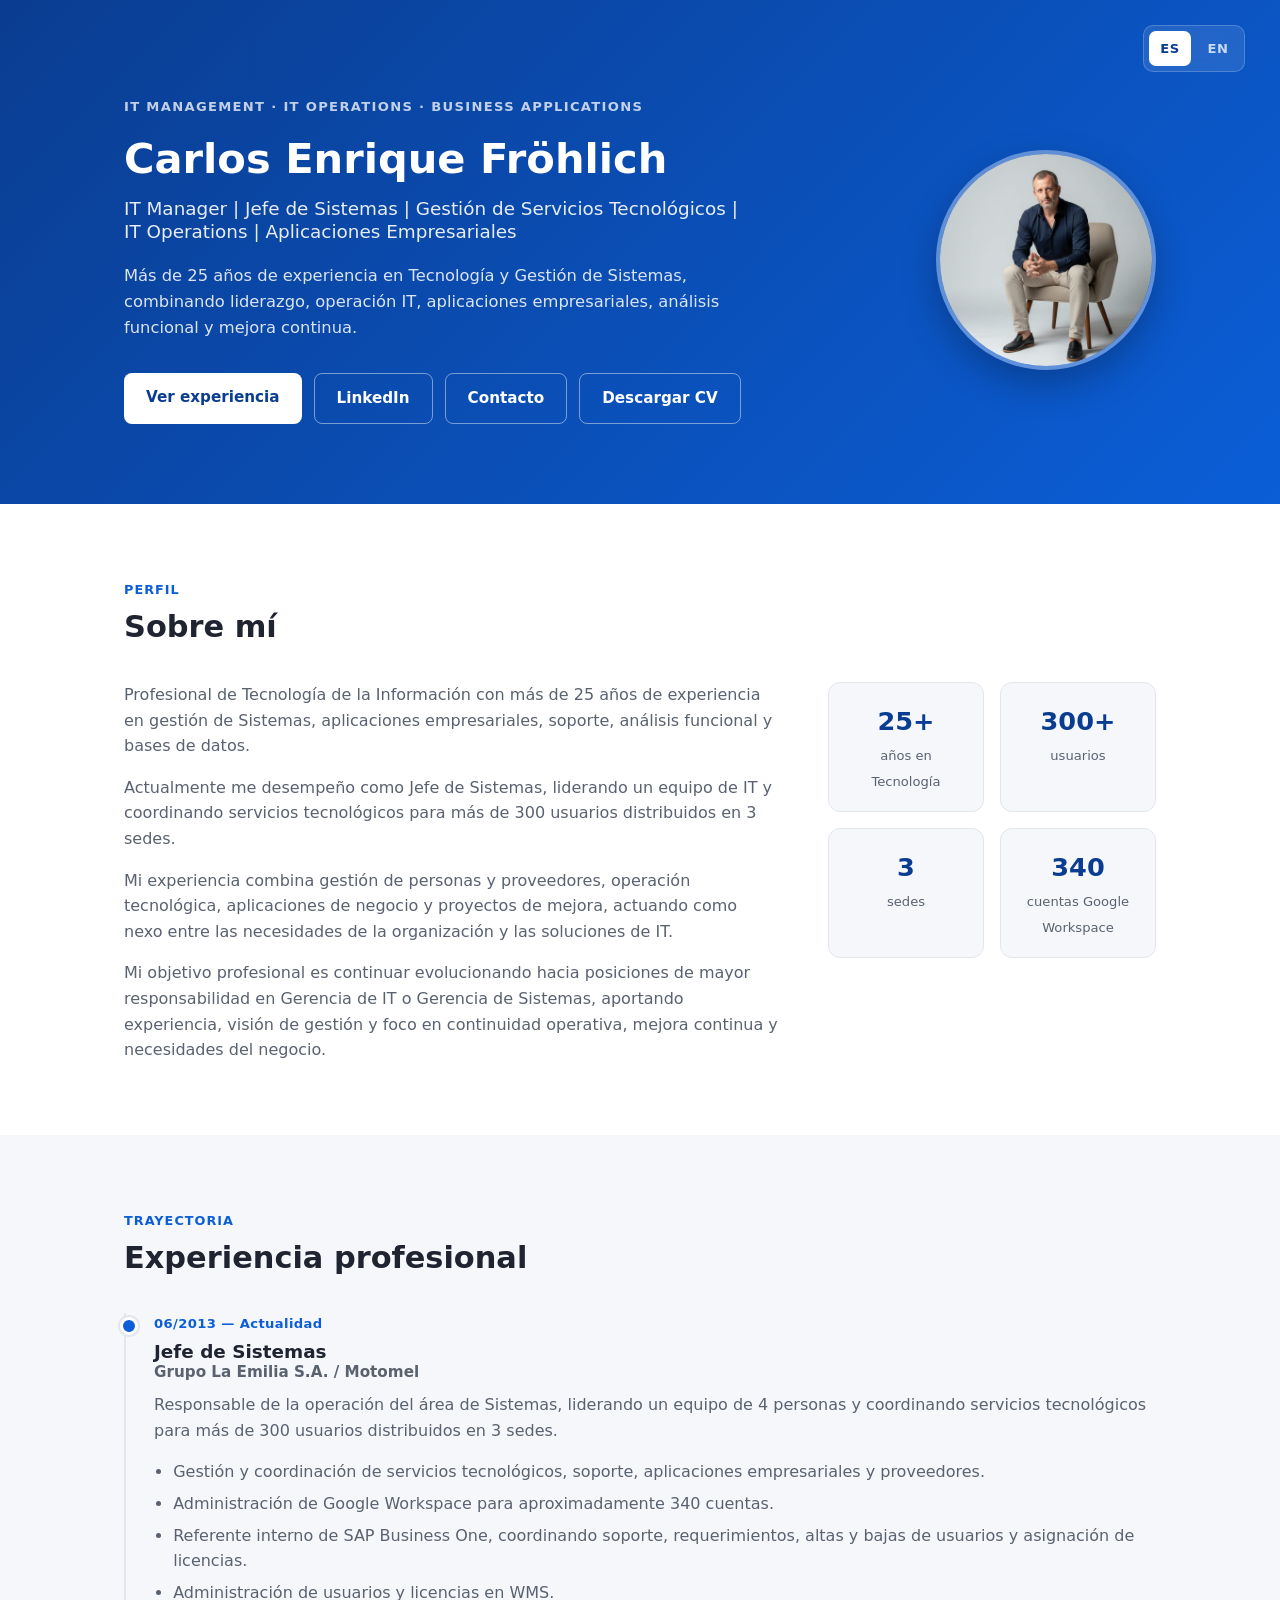
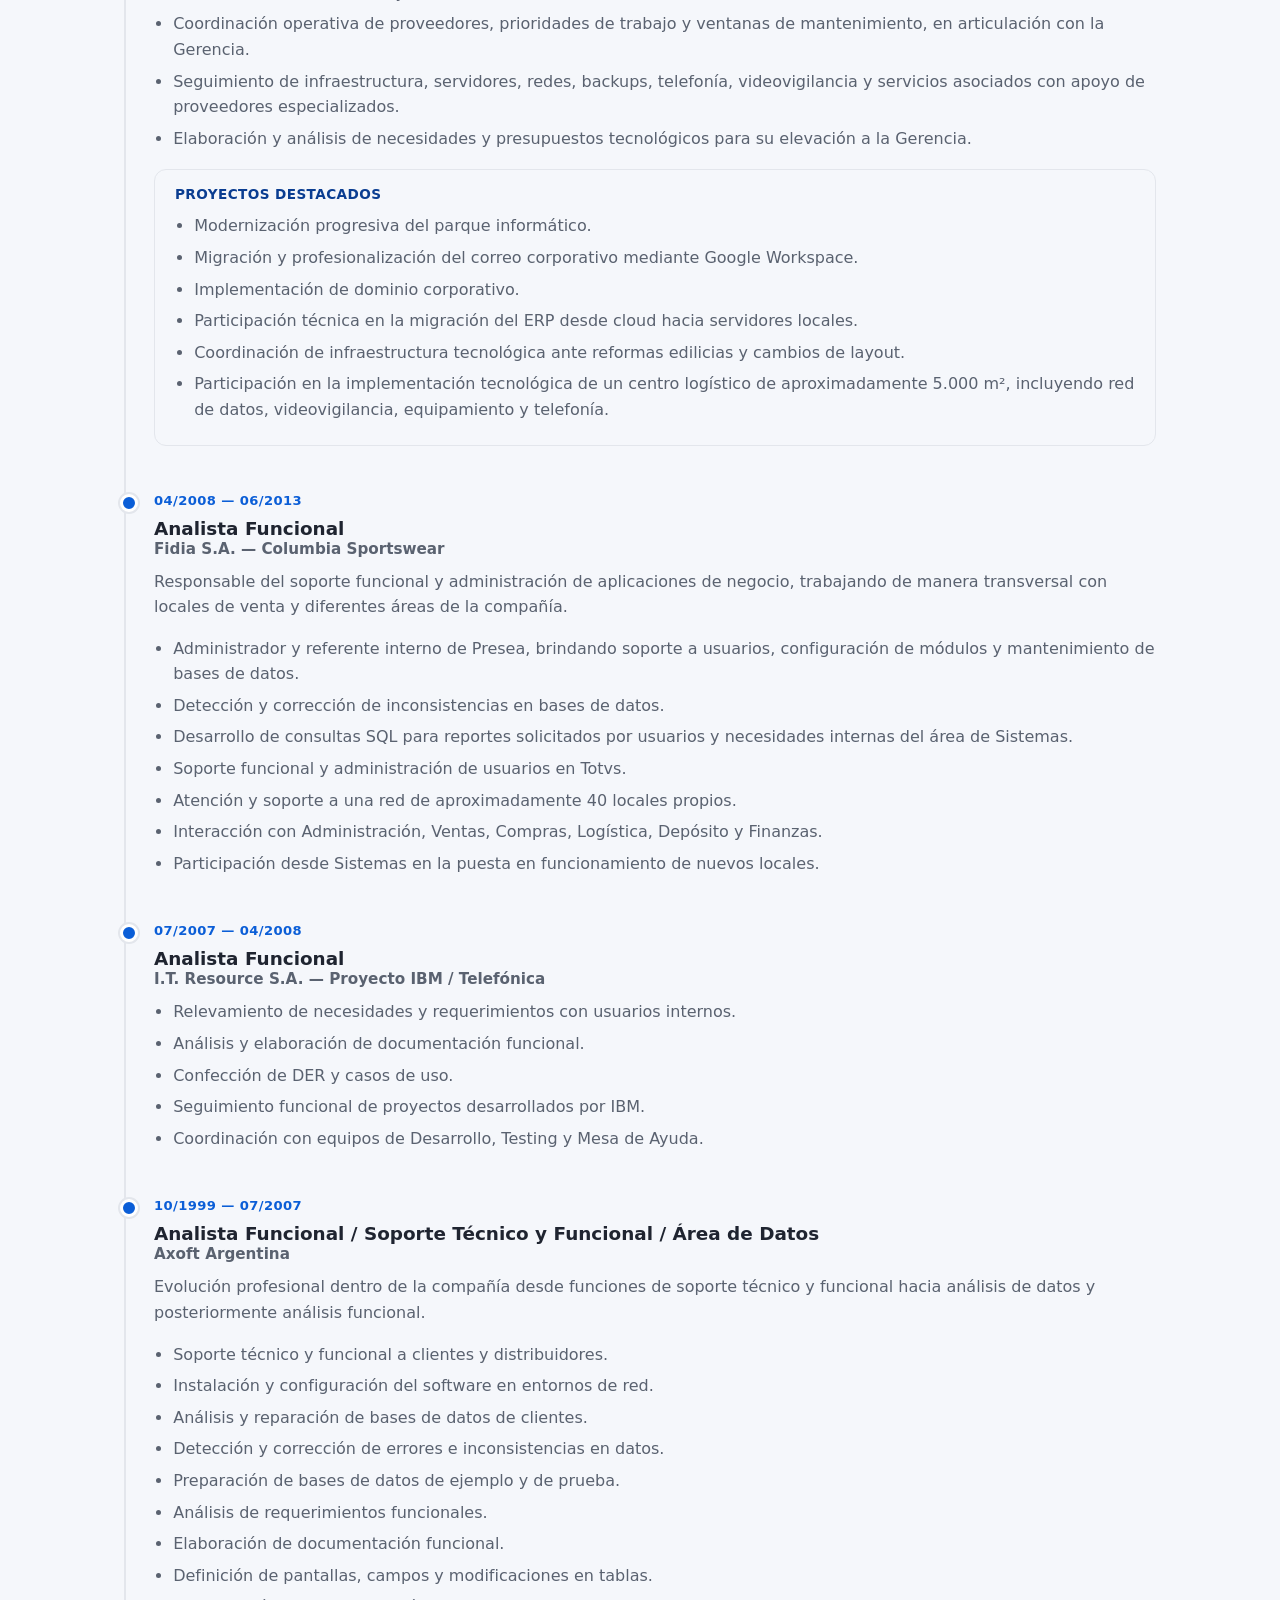
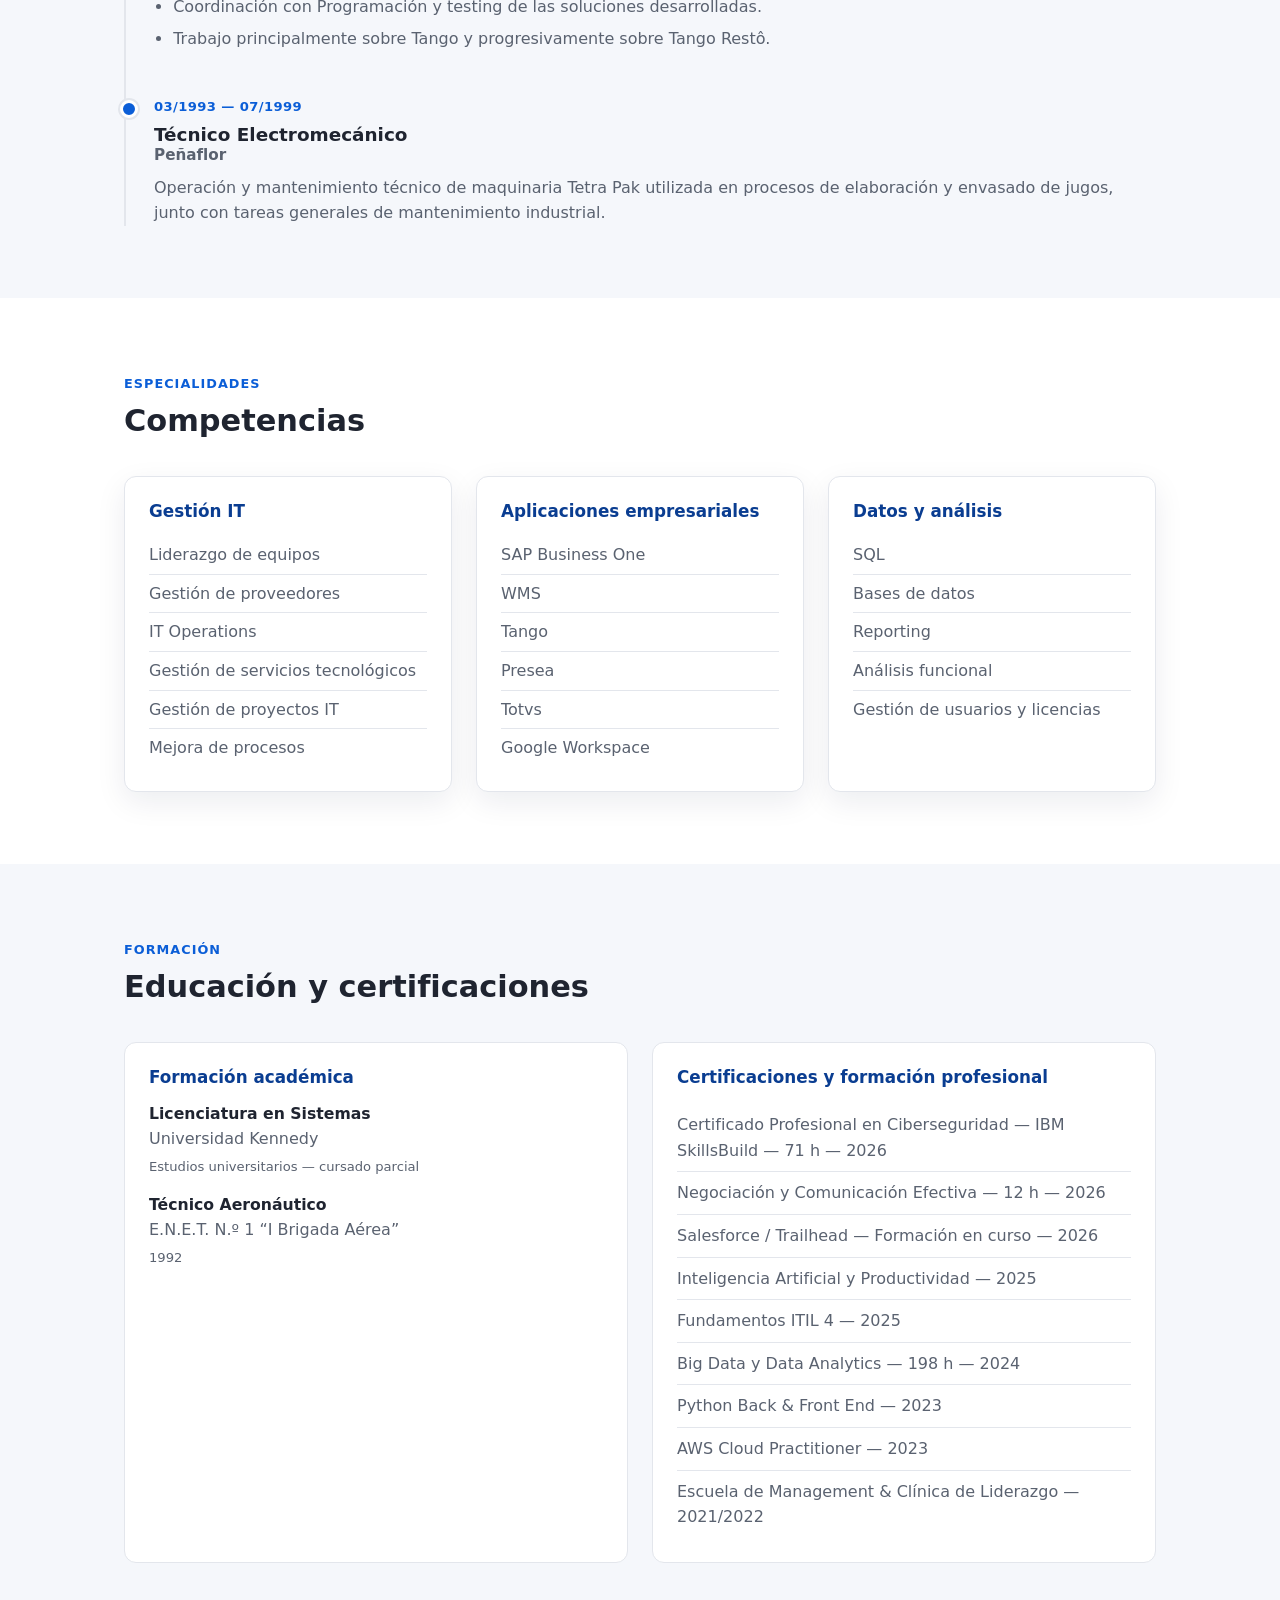
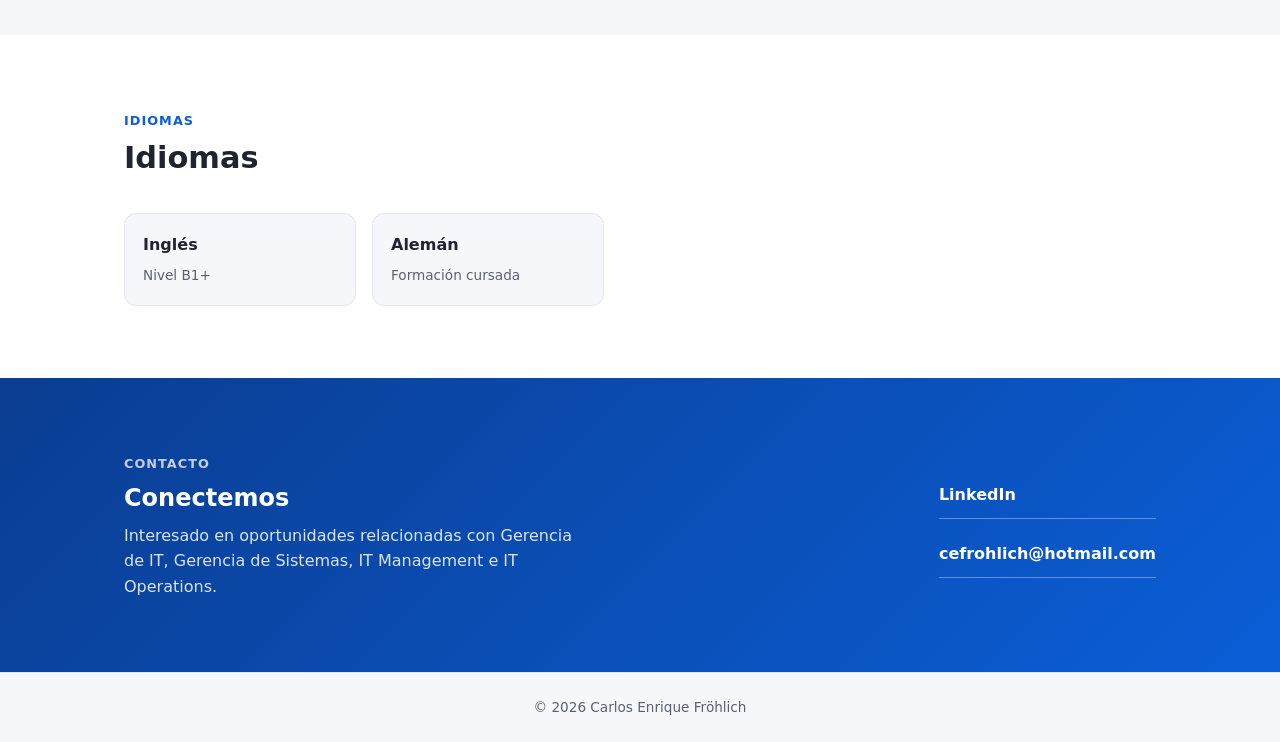
==== commit 8419631e: "Agrega botón de descarga del CV 2026 Renombra el PDF a un nombre sin espacios ni acentos para evitar" ====
--- a/index.html
+++ b/index.html
@@ -10,6 +10,10 @@
     name="description"
     content="Carlos Enrique Fröhlich - IT Manager, Jefe de Sistemas, Gestión de Servicios Tecnológicos, IT Operations y Aplicaciones Empresariales."
   />
+
+  <link rel="icon" href="favicon.ico" sizes="any" />
+  <link rel="icon" type="image/png" sizes="192x192" href="icon-192.png" />
+  <link rel="apple-touch-icon" href="apple-touch-icon.png" />
 
   <link rel="stylesheet" href="style.css" />
 </head>
@@ -64,6 +68,10 @@
           <a href="#contacto" class="btn btn-secondary">
             Contacto
           </a>
+
+          <a href="cv-carlos-frohlich-2026.pdf" download class="btn btn-secondary">
+            Descargar CV
+          </a>
         </div>
       </div>
 
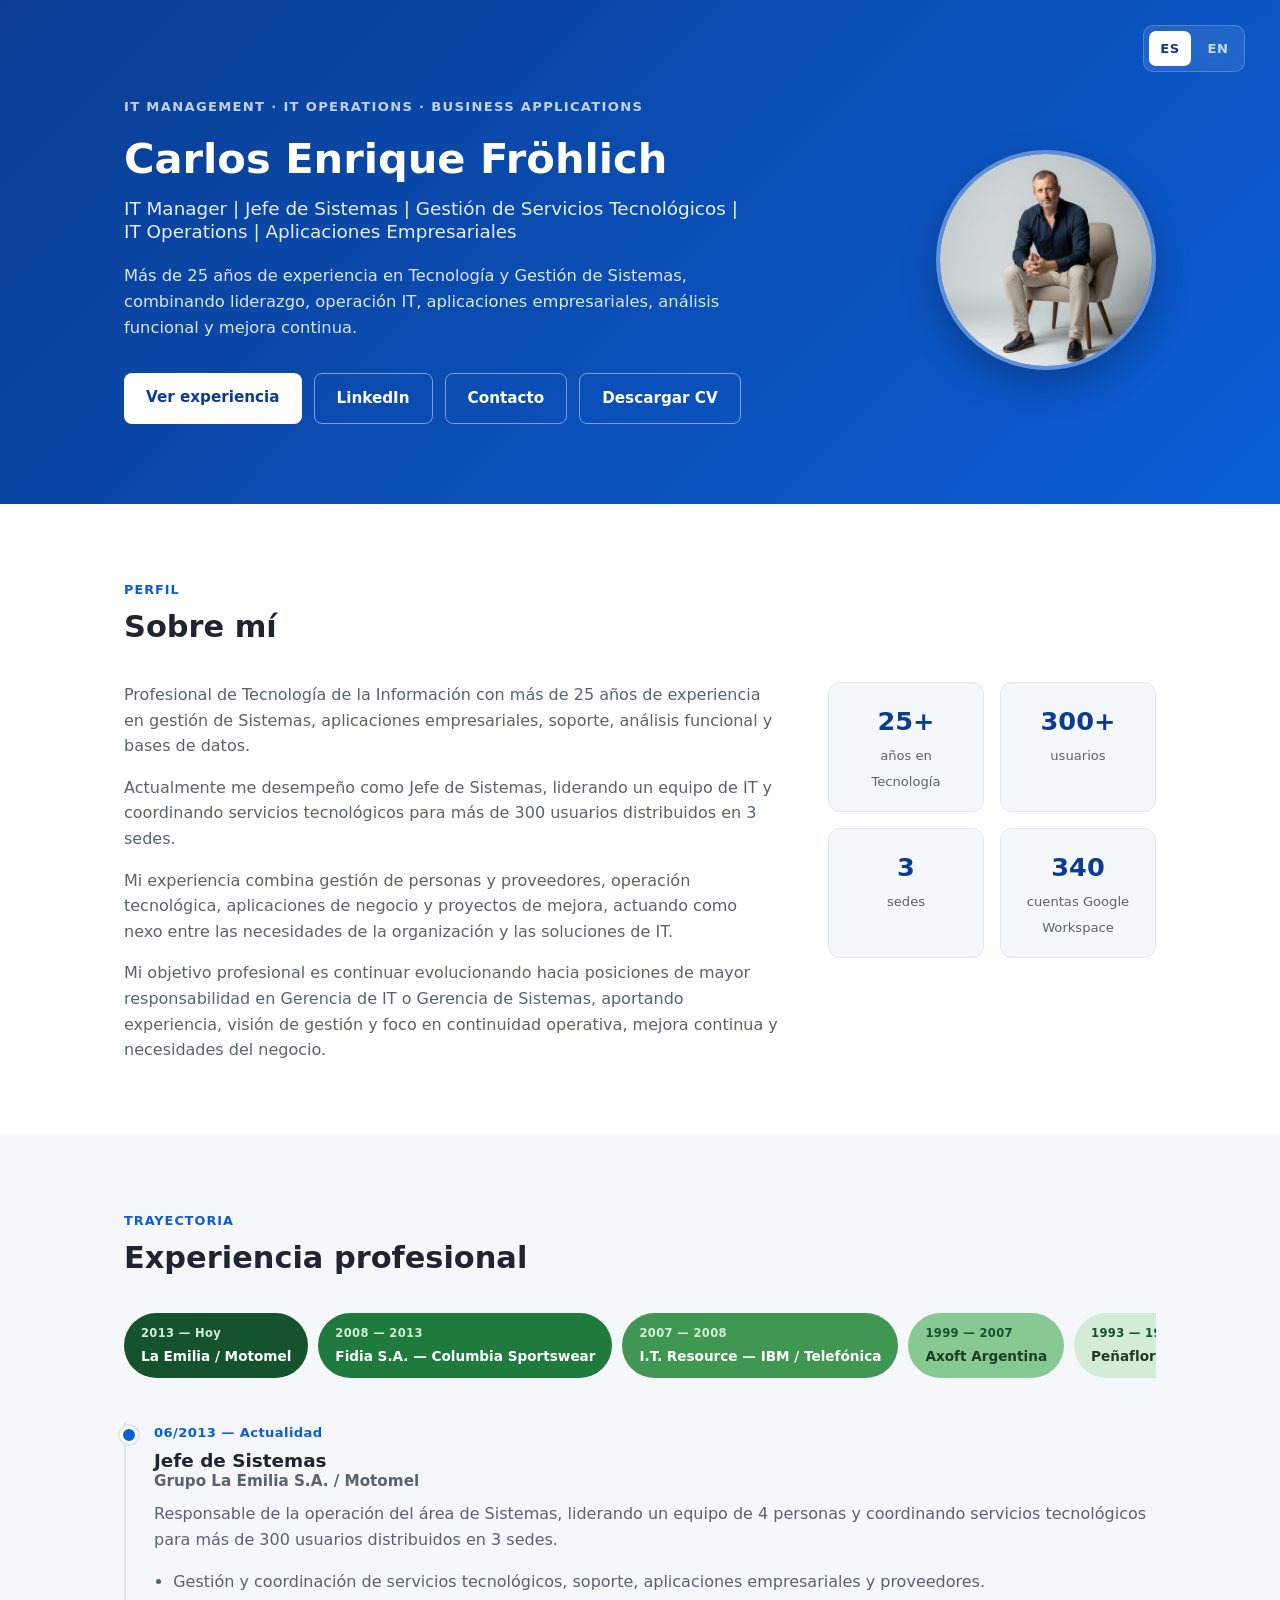
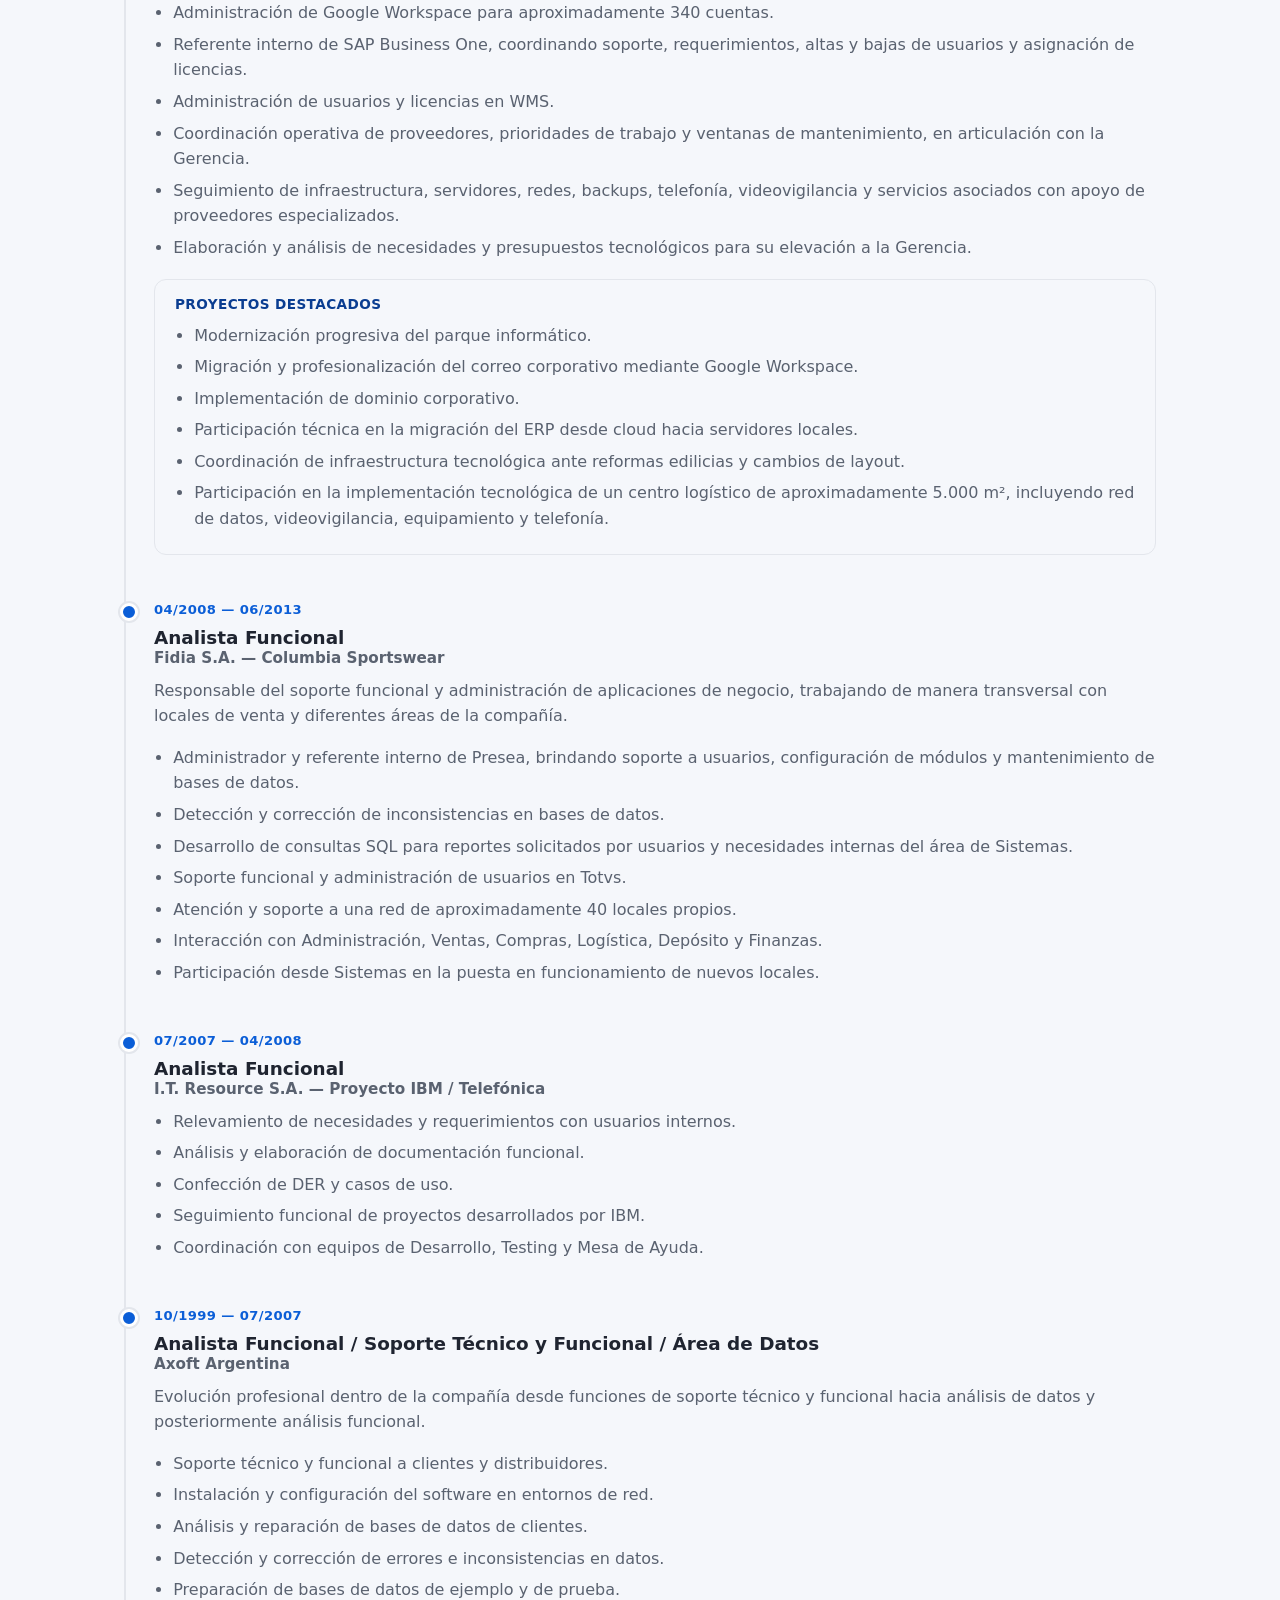
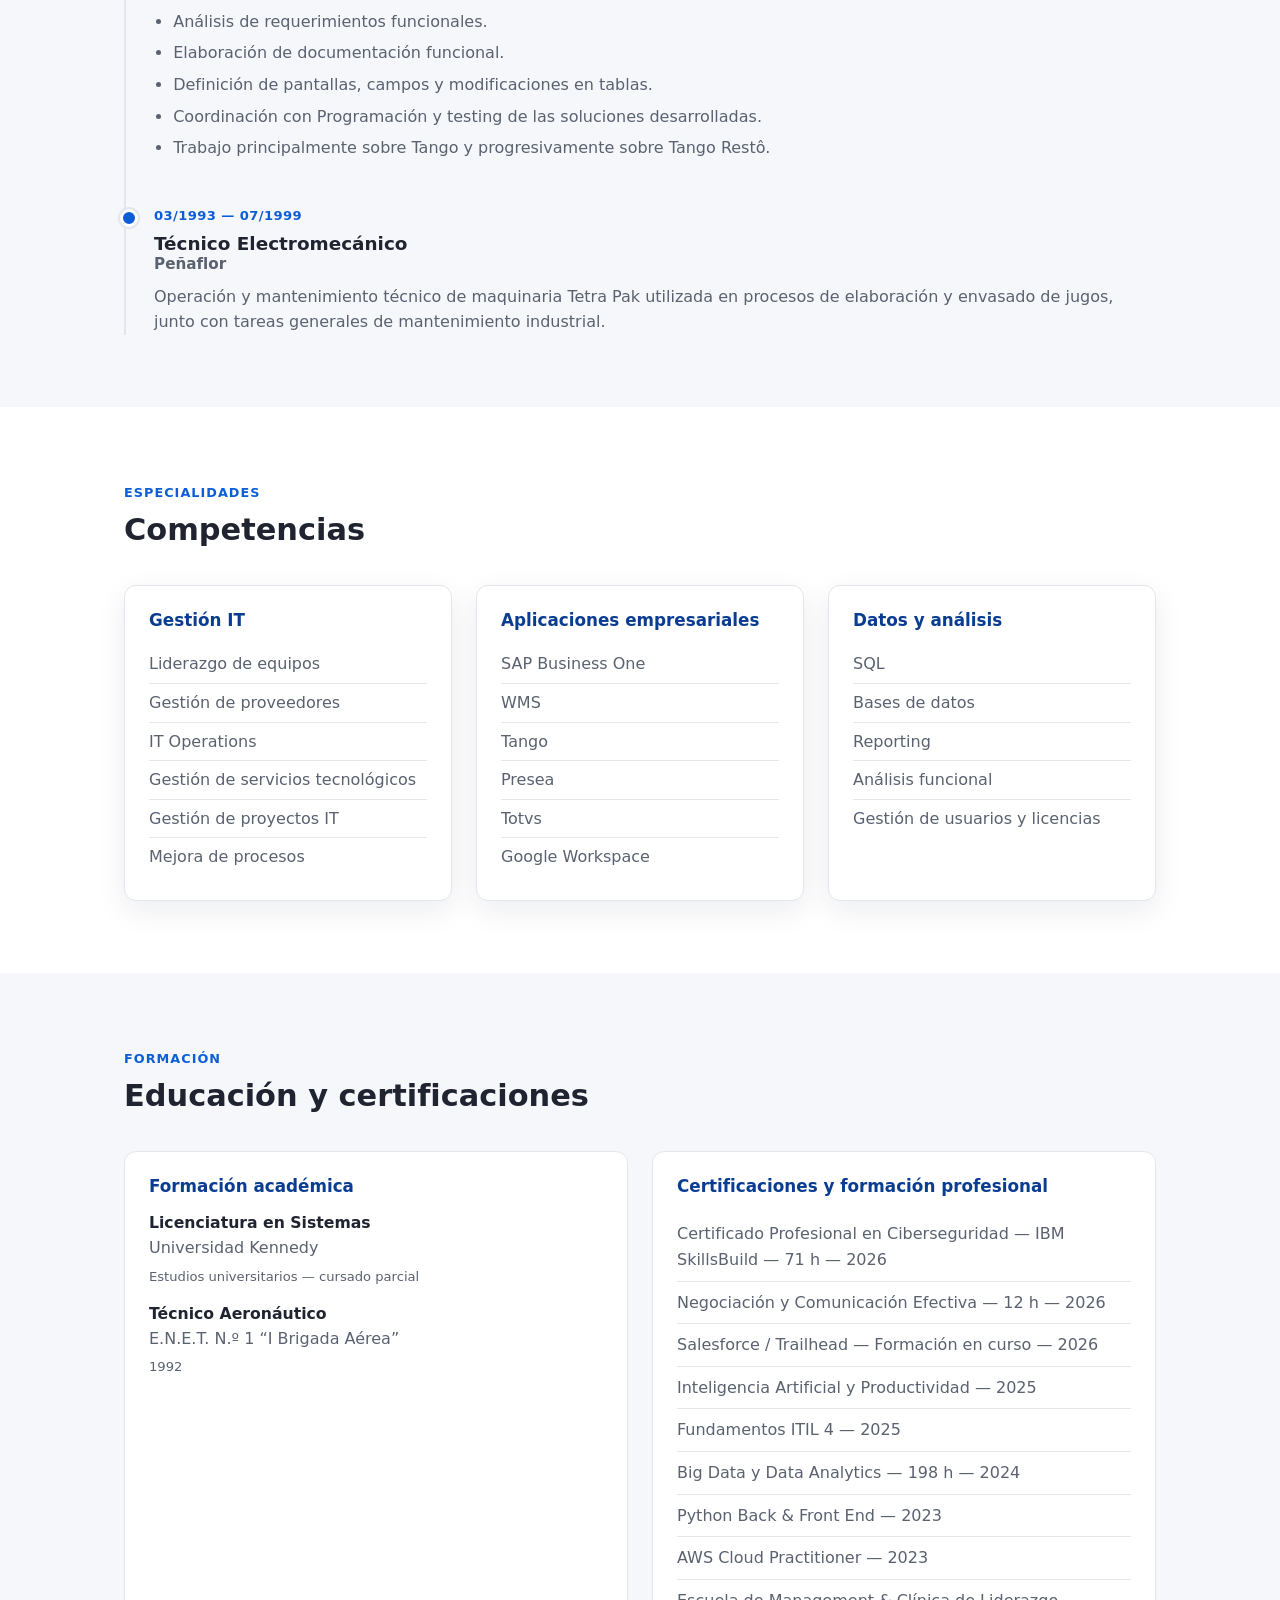
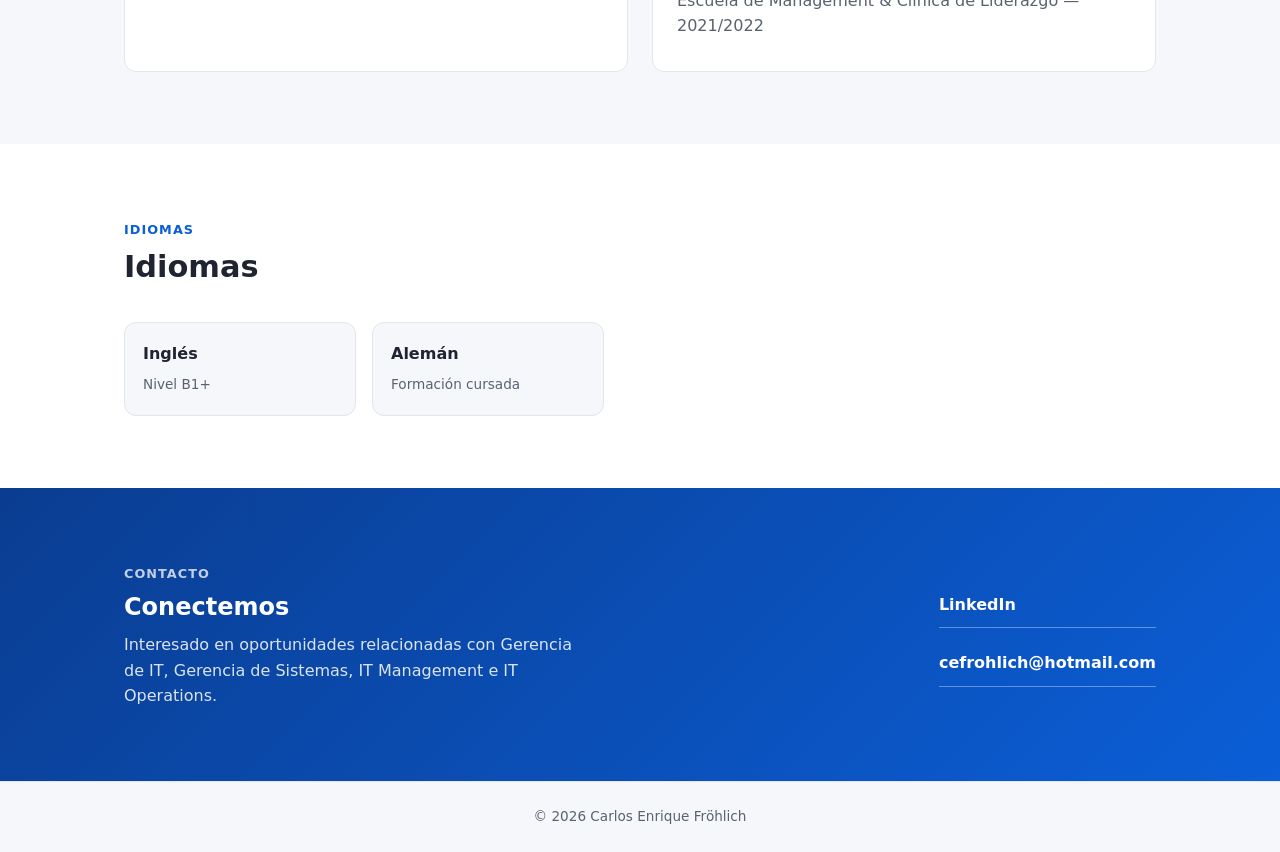
==== commit 41b894aa: "Agrega barra de atajos a la experiencia con escala de verdes Suma una nav horizontal debajo de "Expe" ====
--- a/index.html
+++ b/index.html
@@ -10,6 +10,24 @@
     name="description"
     content="Carlos Enrique Fröhlich - IT Manager, Jefe de Sistemas, Gestión de Servicios Tecnológicos, IT Operations y Aplicaciones Empresariales."
   />
+
+  <meta property="og:type" content="website" />
+  <meta property="og:locale" content="es_AR" />
+  <meta property="og:url" content="https://carlosfrohlich.com.ar/" />
+  <meta property="og:title" content="Carlos Enrique Fröhlich | IT Manager" />
+  <meta
+    property="og:description"
+    content="Carlos Enrique Fröhlich - IT Manager, Jefe de Sistemas, Gestión de Servicios Tecnológicos, IT Operations y Aplicaciones Empresariales."
+  />
+  <meta property="og:image" content="https://carlosfrohlich.com.ar/carlos-frohlich.jpg" />
+
+  <meta name="twitter:card" content="summary" />
+  <meta name="twitter:title" content="Carlos Enrique Fröhlich | IT Manager" />
+  <meta
+    name="twitter:description"
+    content="Carlos Enrique Fröhlich - IT Manager, Jefe de Sistemas, Gestión de Servicios Tecnológicos, IT Operations y Aplicaciones Empresariales."
+  />
+  <meta name="twitter:image" content="https://carlosfrohlich.com.ar/carlos-frohlich.jpg" />
 
   <link rel="icon" href="favicon.ico" sizes="any" />
   <link rel="icon" type="image/png" sizes="192x192" href="icon-192.png" />
@@ -164,11 +182,34 @@
           <h2>Experiencia profesional</h2>
         </div>
 
+        <nav class="timeline-nav" aria-label="Atajos de experiencia laboral">
+          <a href="#exp-emilia" class="timeline-nav-item">
+            <span class="timeline-nav-date">2013 — Hoy</span>
+            <span class="timeline-nav-company">La Emilia / Motomel</span>
+          </a>
+          <a href="#exp-fidia" class="timeline-nav-item">
+            <span class="timeline-nav-date">2008 — 2013</span>
+            <span class="timeline-nav-company">Fidia S.A. — Columbia Sportswear</span>
+          </a>
+          <a href="#exp-itr" class="timeline-nav-item">
+            <span class="timeline-nav-date">2007 — 2008</span>
+            <span class="timeline-nav-company">I.T. Resource — IBM / Telefónica</span>
+          </a>
+          <a href="#exp-axoft" class="timeline-nav-item">
+            <span class="timeline-nav-date">1999 — 2007</span>
+            <span class="timeline-nav-company">Axoft Argentina</span>
+          </a>
+          <a href="#exp-penaflor" class="timeline-nav-item">
+            <span class="timeline-nav-date">1993 — 1999</span>
+            <span class="timeline-nav-company">Peñaflor</span>
+          </a>
+        </nav>
+
         <div class="timeline">
 
           <!-- LA EMILIA -->
 
-          <article class="timeline-item">
+          <article class="timeline-item" id="exp-emilia">
             <div class="timeline-date">
               06/2013 — Actualidad
             </div>
@@ -262,7 +303,7 @@
 
           <!-- FIDIA -->
 
-          <article class="timeline-item">
+          <article class="timeline-item" id="exp-fidia">
 
             <div class="timeline-date">
               04/2008 — 06/2013
@@ -320,7 +361,7 @@
 
           <!-- ITR -->
 
-          <article class="timeline-item">
+          <article class="timeline-item" id="exp-itr">
 
             <div class="timeline-date">
               07/2007 — 04/2008
@@ -363,7 +404,7 @@
 
           <!-- AXOFT -->
 
-          <article class="timeline-item">
+          <article class="timeline-item" id="exp-axoft">
 
             <div class="timeline-date">
               10/1999 — 07/2007
@@ -432,7 +473,7 @@
 
           <!-- PEÑAFLOR -->
 
-          <article class="timeline-item">
+          <article class="timeline-item" id="exp-penaflor">
 
             <div class="timeline-date">
               03/1993 — 07/1999
--- a/style.css
+++ b/style.css
@@ -333,12 +333,110 @@
    EXPERIENCIA / TIMELINE
 ============================ */
 
+.timeline-nav {
+  display: flex;
+  gap: 10px;
+  overflow-x: auto;
+
+  padding-bottom: 12px;
+  margin-bottom: 32px;
+
+  scrollbar-width: thin;
+}
+
+.timeline-nav-item {
+  flex: 0 0 auto;
+
+  display: flex;
+  flex-direction: column;
+  gap: 3px;
+
+  padding: 10px 16px;
+
+  border: 1px solid transparent;
+  border-radius: 999px;
+
+  white-space: nowrap;
+
+  transition:
+    filter 0.2s ease,
+    transform 0.15s ease;
+}
+
+.timeline-nav-item:hover {
+  transform: translateY(-2px);
+
+  filter: brightness(1.08);
+}
+
+.timeline-nav-date {
+  font-size: 0.72rem;
+  font-weight: 700;
+  letter-spacing: 0.03em;
+}
+
+.timeline-nav-company {
+  font-size: 0.85rem;
+  font-weight: 600;
+}
+
+/* Escala de verdes: más oscuro = experiencia más reciente/madura,
+   más claro = experiencia más antigua */
+
+.timeline-nav-item:nth-child(1) {
+  background: #14532d;
+}
+
+.timeline-nav-item:nth-child(2) {
+  background: #1f7a3d;
+}
+
+.timeline-nav-item:nth-child(3) {
+  background: #3f9752;
+}
+
+.timeline-nav-item:nth-child(4) {
+  background: #86c993;
+}
+
+.timeline-nav-item:nth-child(5) {
+  background: #d3ecd8;
+}
+
+.timeline-nav-item:nth-child(1) .timeline-nav-date,
+.timeline-nav-item:nth-child(2) .timeline-nav-date,
+.timeline-nav-item:nth-child(3) .timeline-nav-date {
+  color: #d3ecd8;
+}
+
+.timeline-nav-item:nth-child(1) .timeline-nav-company,
+.timeline-nav-item:nth-child(2) .timeline-nav-company,
+.timeline-nav-item:nth-child(3) .timeline-nav-company {
+  color: white;
+}
+
+.timeline-nav-item:nth-child(4) .timeline-nav-date,
+.timeline-nav-item:nth-child(5) .timeline-nav-date {
+  color: #14532d;
+}
+
+.timeline-nav-item:nth-child(4) .timeline-nav-company,
+.timeline-nav-item:nth-child(5) .timeline-nav-company {
+  color: #1f3d26;
+}
+
 .timeline {
   position: relative;
 
   padding-left: 28px;
 
   border-left: 2px solid var(--border);
+
+  scroll-behavior: smooth;
+}
+
+.timeline-item {
+  scroll-margin-top: 24px;
 }
 
 .timeline-item {
